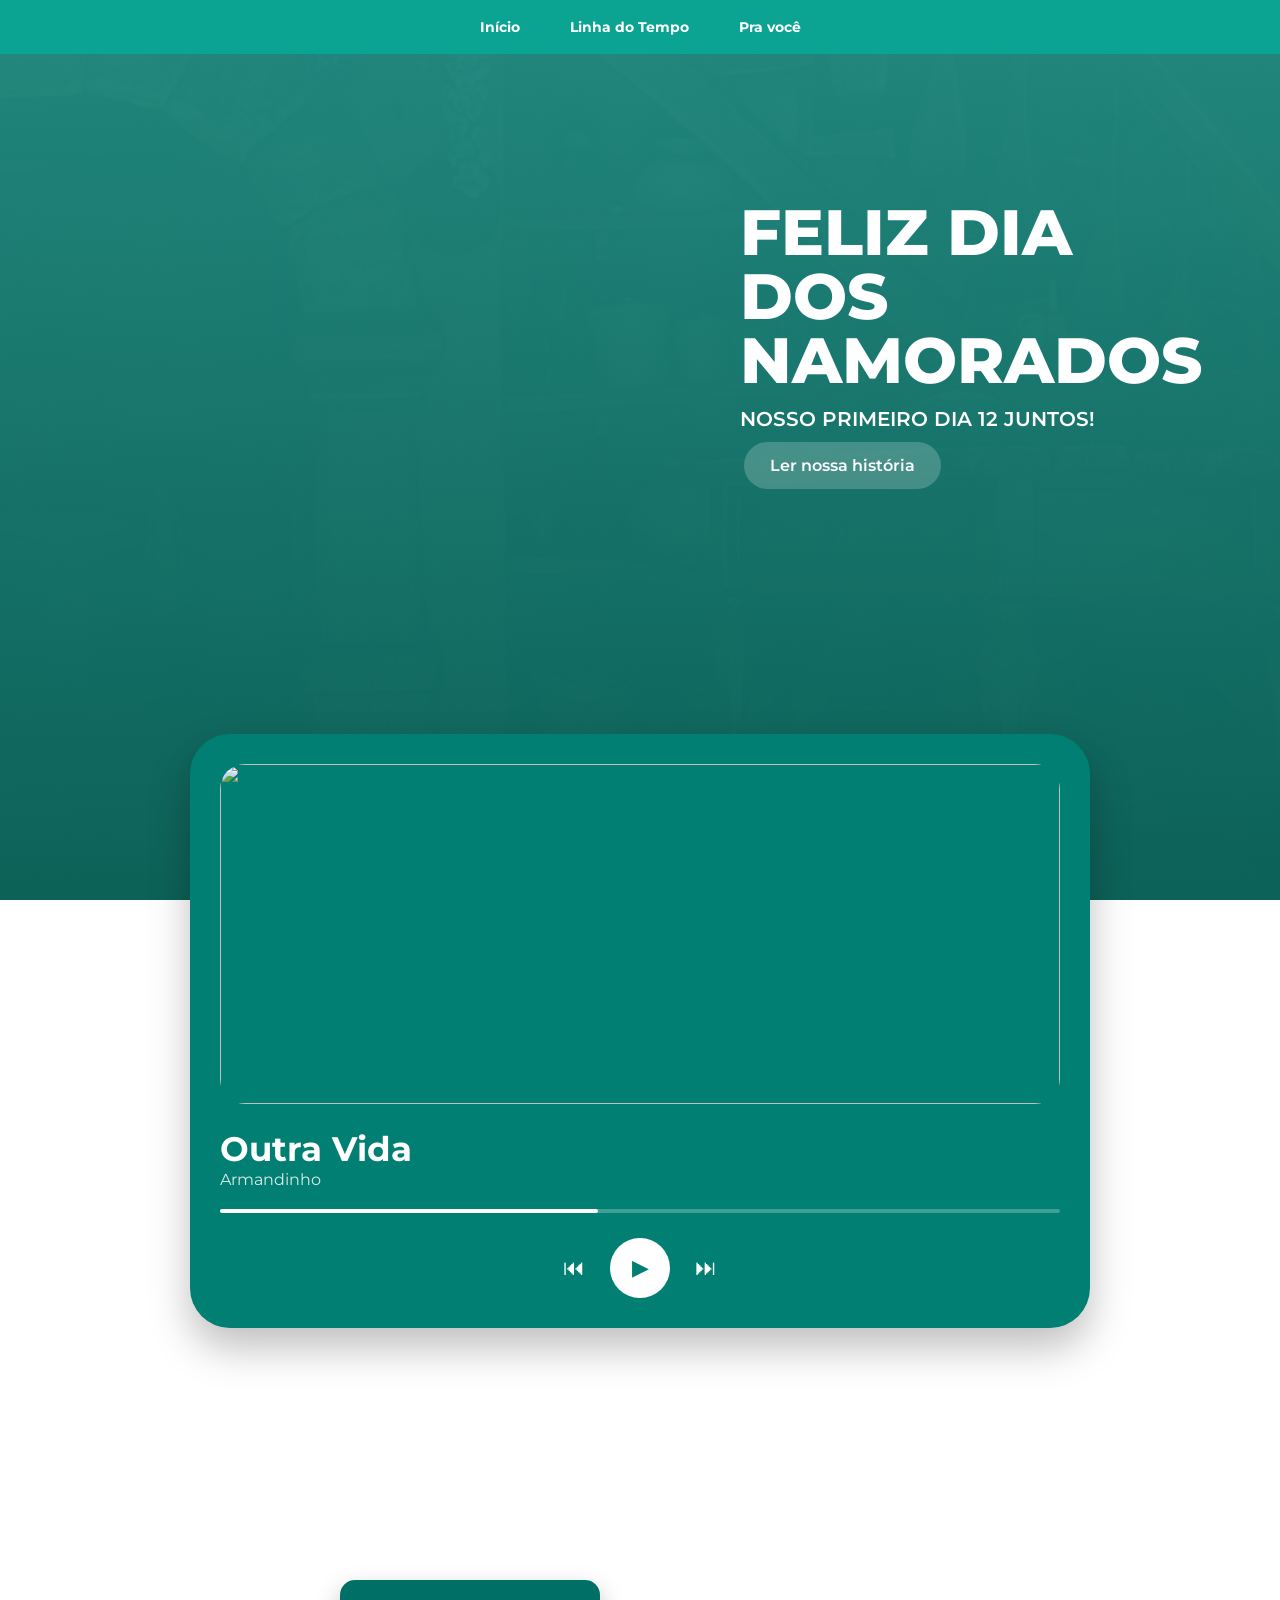
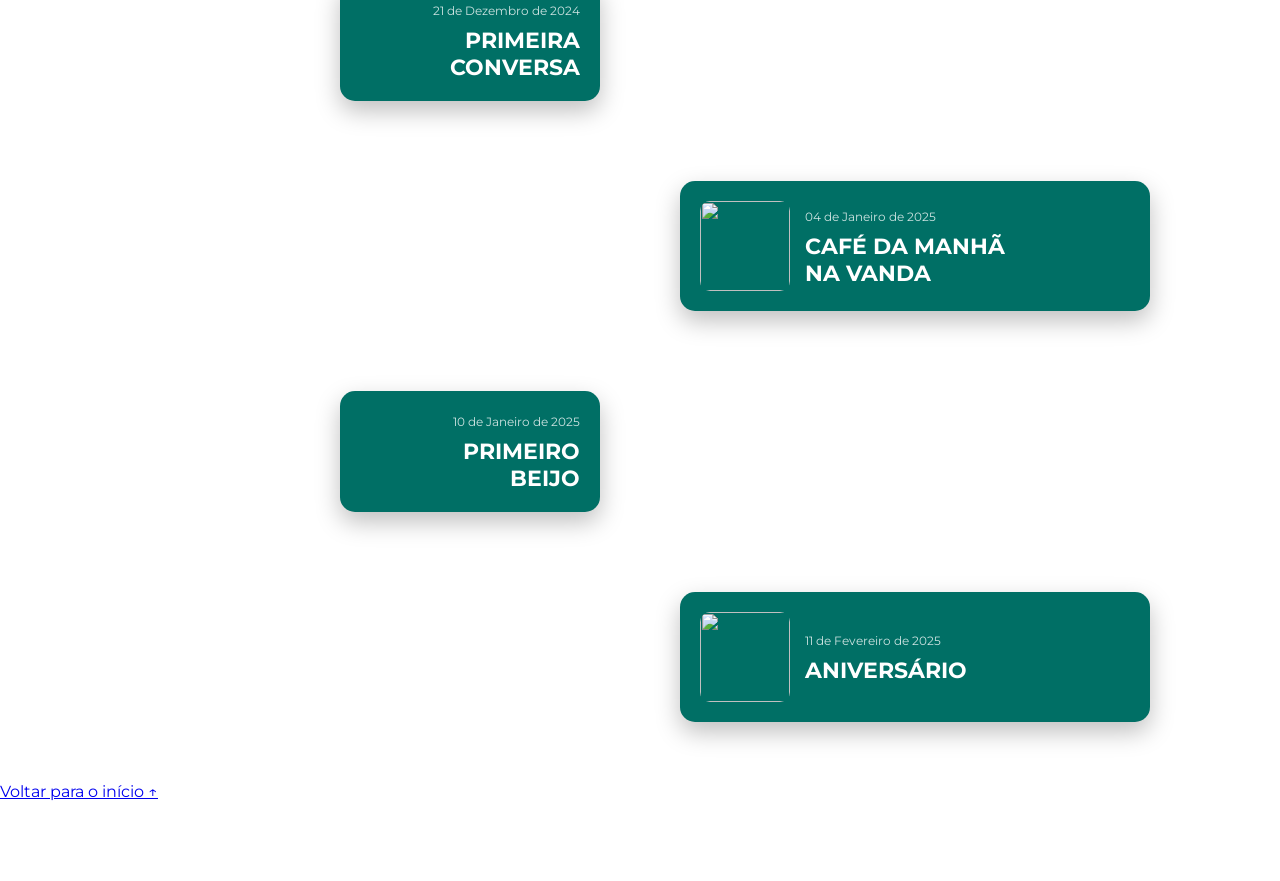
==== inicio.html @ 99a14bc1 "inicio da linha do tempo" ====
<!DOCTYPE html>
<html lang="pt-BR">
<head>
  <meta charset="UTF-8">
  <meta name="viewport" content="width=device-width, initial-scale=1.0">

  <title>Feliz Dia dos Namorados</title>

  <link rel="preconnect" href="https://fonts.googleapis.com">
  <link rel="preconnect" href="https://fonts.gstatic.com" crossorigin>

  <link href="https://fonts.googleapis.com/css2?family=Montserrat:wght@400;500;600;700;800&display=swap" rel="stylesheet">

  <link rel="stylesheet" href="css/home.css">
</head>

<body>

  <header class="topbar">
    <nav class="navbar">
      <a href="#inicio">Início</a>
      <a href="#timeline">Linha do Tempo</a>
      <a href="#pravoce">Pra você</a>
    </nav>
  </header>

  <section id="inicio" class="hero">

    <div class="hero-overlay"></div>

    <img src="assets/leaf-left.png" class="leaf-left" alt="">
    <img src="assets/leaf-right.png" class="leaf-right" alt="">

    <div class="hero-container">

      <div class="polaroids">

        <div class="polaroid polaroid-1">
          <img src="assets/polaroid1.jpg" alt="">
        </div>

        <div class="polaroid polaroid-2">
          <img src="assets/polaroid2.jpg" alt="">
        </div>

        <div class="polaroid polaroid-3">
          <img src="assets/polaroid3.jpg" alt="">
        </div>

      </div>

      <div class="hero-text">

        <h1>
          FELIZ DIA DOS<br>
          NAMORADOS
        </h1>

        <h3>NOSSO PRIMEIRO DIA 12 JUNTOS!</h3>

        <img src="assets/tangled-logo.png" class="hero-logo" alt="">

        <a href="#timeline" class="btn-historia">
          Ler nossa história
        </a>

      </div>

    </div>

  </section>

  <section class="music-player">

    <div class="player-card">

      <img
        src="assets/player-cover.jpg"
        class="player-cover"
        alt=""
      >

      <div class="song-info">
        <h2>Outra Vida</h2>
        <span>Armandinho</span>
      </div>

      <div class="progress-bar">
        <div class="progress"></div>
      </div>

      <div class="controls">

        <button>⏮</button>

        <button class="play-button">
          ▶
        </button>

        <button>⏭</button>

      </div>

    </div>

  </section>

  <section id="timeline" class="timeline-section">

    <div class="timeline-title">
      <span>NOSSA LINHA DO TEMPO</span>
      <h2>2024</h2>
    </div>

    <div class="timeline">

      <div class="timeline-item left">

        <div class="timeline-card">
          <span class="date">
            21 de Dezembro de 2024
          </span>

          <h3>
            PRIMEIRA<br>
            CONVERSA
          </h3>
        </div>

      </div>

      <div class="timeline-item right">

        <div class="timeline-card image-card">

          <img src="assets/polaroid1.jpg" alt="">

          <div>

            <span class="date">
              04 de Janeiro de 2025
            </span>

            <h3>
              CAFÉ DA MANHÃ<br>
              NA VANDA
            </h3>

          </div>

        </div>

      </div>

      <div class="timeline-item left">

        <div class="timeline-card">

          <span class="date">
            10 de Janeiro de 2025
          </span>

          <h3>
            PRIMEIRO<br>
            BEIJO
          </h3>

        </div>

      </div>

      <div class="timeline-item right">

        <div class="timeline-card image-card">

          <img src="assets/polaroid2.jpg" alt="">

          <div>

            <span class="date">
              11 de Fevereiro de 2025
            </span>

            <h3>
              ANIVERSÁRIO
            </h3>

          </div>

        </div>

      </div>

    </div>

    <div class="back-top">
      <a href="#inicio">
        Voltar para o início ↑
      </a>
    </div>

  </section>

</body>
</html>
---- css/home.css ----
/* =========================
   RESET
========================= */

*{
    margin:0;
    padding:0;
    box-sizing:border-box;
}

html{
    scroll-behavior:smooth;
}

body{
    font-family:'Montserrat',sans-serif;
    color:#fff;

    background:
    linear-gradient(
        rgba(0,120,110,.85),
        rgba(0,90,80,.95)
    ),
    url("../assets/fundologin.png");

    background-size:cover;
    background-position:center;
    background-attachment:fixed;
}

/* =========================
   NAVBAR
========================= */

.topbar{
    position:sticky;
    top:0;
    z-index:1000;

    background:#0ba392;
    padding:18px 0;

    backdrop-filter:blur(10px);
}

.navbar{
    display:flex;
    justify-content:center;
    gap:50px;
}

.navbar a{
    color:#fff;
    text-decoration:none;
    font-weight:700;
    font-size:14px;
    transition:.3s;
}

.navbar a:hover{
    opacity:.8;
}

/* =========================
   HERO
========================= */

.hero{
    min-height:750px;
    position:relative;
    overflow:hidden;
}

.hero-container{
    width:1100px;
    max-width:95%;
    margin:auto;

    display:flex;
    align-items:center;
    justify-content:space-between;

    padding-top:90px;
}

/* =========================
   POLAROIDS
========================= */

.polaroids{
    position:relative;
    width:600px;
    height:400px;
}

.foto{
    position:absolute;
    transition:.3s ease;
}

.foto:hover{
    transform:scale(1.04);
}

.foto1{
    width:240px;
    left:0;
    top:20px;
    transform:rotate(-12deg);
}

.foto2{
    width:240px;
    right:40px;
    top:0;
    transform:rotate(10deg);
}

.foto3{
    width:270px;
    left:150px;
    top:120px;
    z-index:10;
}

/* =========================
   TEXTO HERO
========================= */

.hero-text{
    max-width:450px;
}

.hero-text h1{
    font-size:64px;
    line-height:1;
    font-weight:800;
}

.hero-text h3{
    margin-top:15px;
    font-size:20px;
    font-weight:600;
}

.hero-logo{
    width:120px;
    margin:20px 0;
}

.btn-historia{
    display:inline-block;

    margin-top:10px;

    padding:14px 26px;

    border-radius:999px;

    background:rgba(255,255,255,.2);

    color:#fff;
    text-decoration:none;
    font-weight:600;

    transition:.3s;
}

.btn-historia:hover{
    background:rgba(255,255,255,.3);
}

/* =========================
   FOLHAS
========================= */

.leaf-left,
.leaf-right{
    position:absolute;
    bottom:0;
    width:220px;
    z-index:5;
}

.leaf-left{
    left:0;
}

.leaf-right{
    right:0;
}

/* =========================
   PLAYER
========================= */

.music-player{
    display:flex;
    justify-content:center;

    margin-top:-70px;

    position:relative;
    z-index:50;
}

.player-card{
    width:900px;
    max-width:95%;

    background:#007f72;

    padding:30px;

    border-radius:40px;

    box-shadow:
    0 20px 40px rgba(0,0,0,.25);
}

.player-cover{
    width:100%;
    height:340px;

    object-fit:cover;

    border-radius:25px;
}

.song-info{
    margin-top:20px;
}

.song-info h2{
    font-size:34px;
    font-weight:700;
}

.song-info span{
    opacity:.85;
}

.progress-bar{
    width:100%;
    height:4px;

    background:rgba(255,255,255,.25);

    margin-top:20px;

    border-radius:999px;
}

.progress{
    width:45%;
    height:100%;

    background:#fff;

    border-radius:999px;
}

.controls{
    display:flex;
    justify-content:center;
    align-items:center;

    gap:25px;

    margin-top:25px;
}

.controls button{
    border:none;
    background:none;

    color:#fff;

    cursor:pointer;

    font-size:22px;
}

.play-button{
    width:60px;
    height:60px;

    border-radius:50%;

    background:#fff !important;

    color:#007f72 !important;

    font-size:24px;
}

/* =========================
   TIMELINE
========================= */

.timeline-section{
    padding:80px 0;
}

.timeline-title{
    text-align:center;
    margin-bottom:60px;
}

.timeline-title span{
    font-size:14px;
    letter-spacing:2px;
}

.timeline-title h2{
    font-size:60px;
    font-weight:800;
}

.timeline{
    position:relative;

    width:1100px;
    max-width:95%;

    margin:auto;
}

.timeline::before{
    content:"";

    position:absolute;

    left:50%;
    top:0;
    bottom:0;

    width:4px;

    background:#fff;
}

.timeline-item{
    position:relative;

    width:50%;

    padding:20px 40px;

    margin-bottom:40px;
}

.timeline-item.left{
    text-align:right;
}

.timeline-item.right{
    left:50%;
}

.timeline-item::after{
    content:"";

    position:absolute;

    width:18px;
    height:18px;

    background:#fff;

    border-radius:50%;

    top:25px;
}

.timeline-item.left::after{
    right:-9px;
}

.timeline-item.right::after{
    left:-9px;
}

.timeline-card{
    display:inline-block;

    background:#006f65;

    padding:20px;

    border-radius:15px;

    min-width:260px;

    box-shadow:
    0 10px 25px rgba(0,0,0,.25);
}

.timeline-card h3{
    margin-top:8px;
    font-size:22px;
}

.date{
    font-size:12px;
    opacity:.8;
}

.image-card{
    display:flex;
    align-items:center;
    gap:15px;
}

.image-card img{
    width:90px;
    height:90px;

    object-fit:cover;

    border-radius:10px;
}

/* =========================
   RESPONSIVO
========================= */

@media(max-width:900px){

    .hero-container{
        flex-direction:column;
        text-align:center;
        gap:40px;
    }

    .timeline::before{
        left:20px;
    }

    .timeline-item,
    .timeline-item.right{
        width:100%;
        left:0;

        text-align:left;

        padding-left:60px;
    }

    .timeline-item::after{
        left:11px !important;
    }

    .polaroids{
        width:100%;
        max-width:500px;
    }

    .hero-text h1{
        font-size:48px;
    }
}
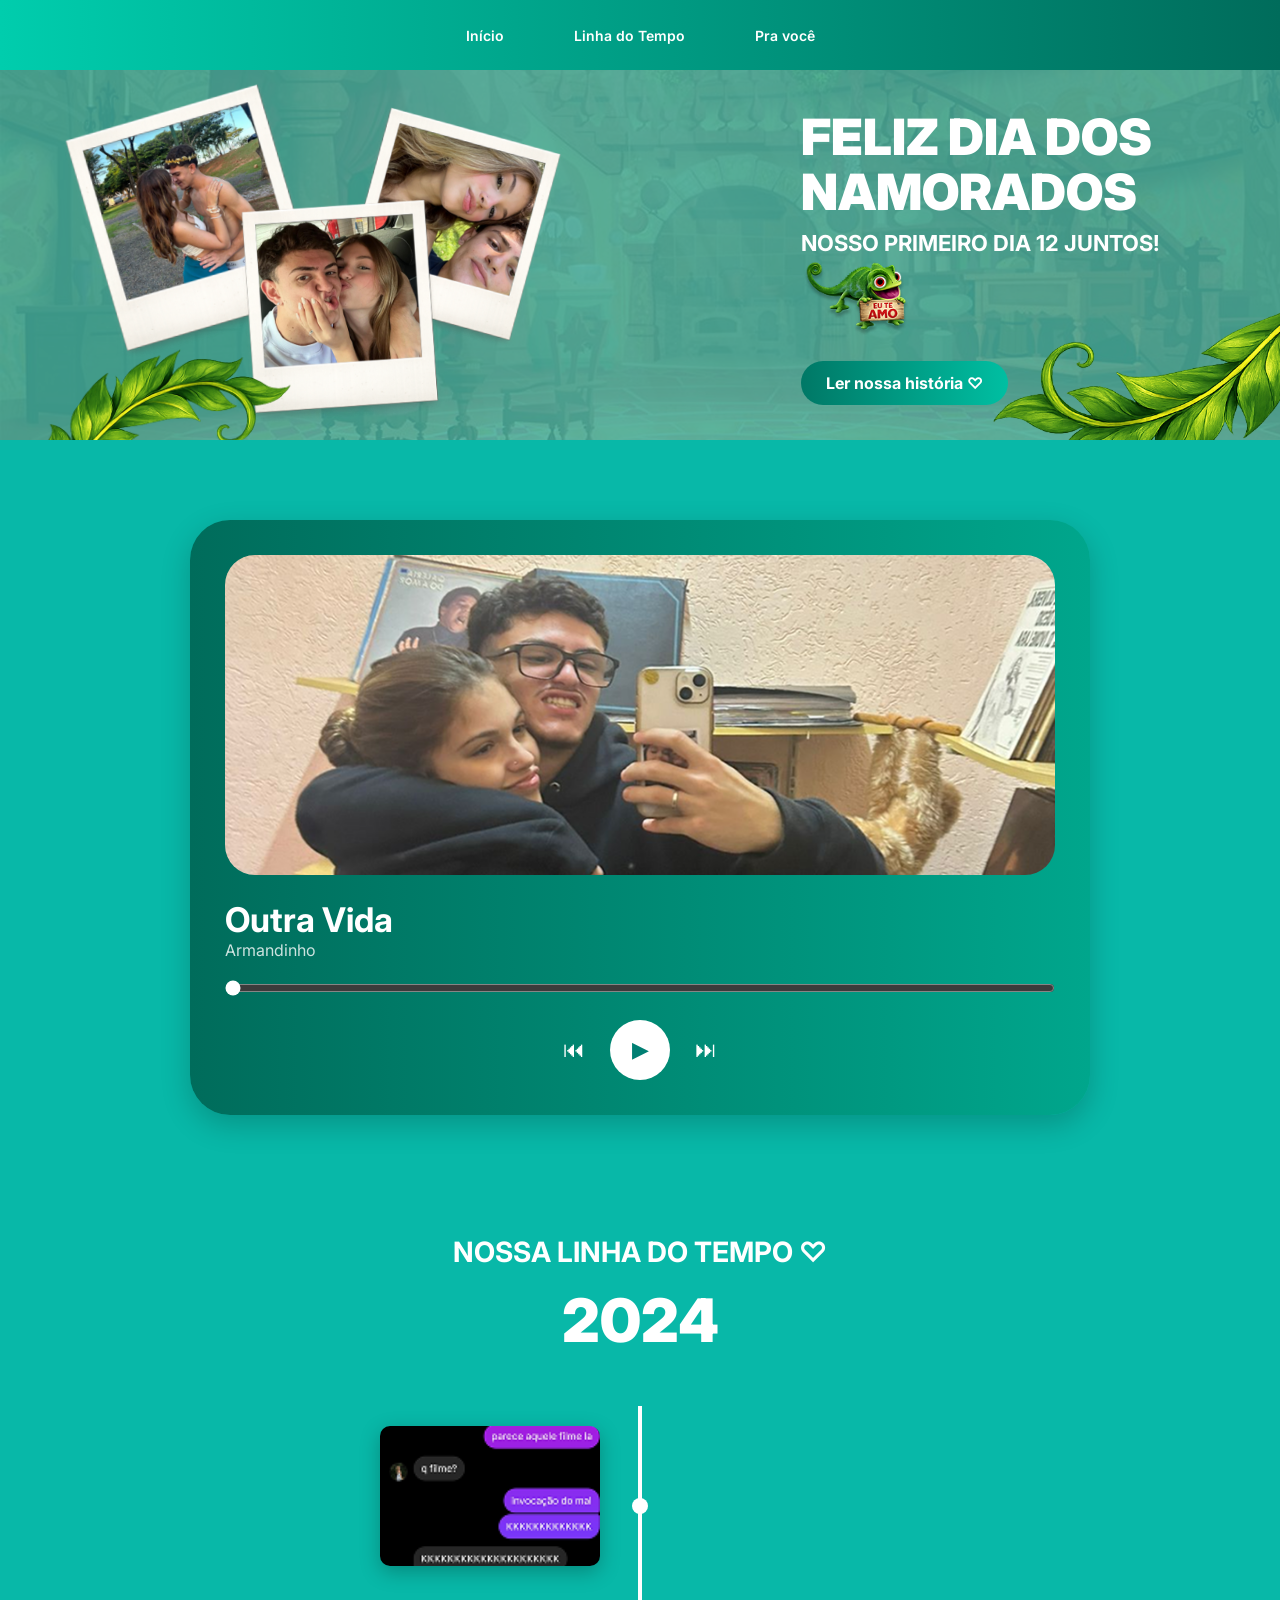
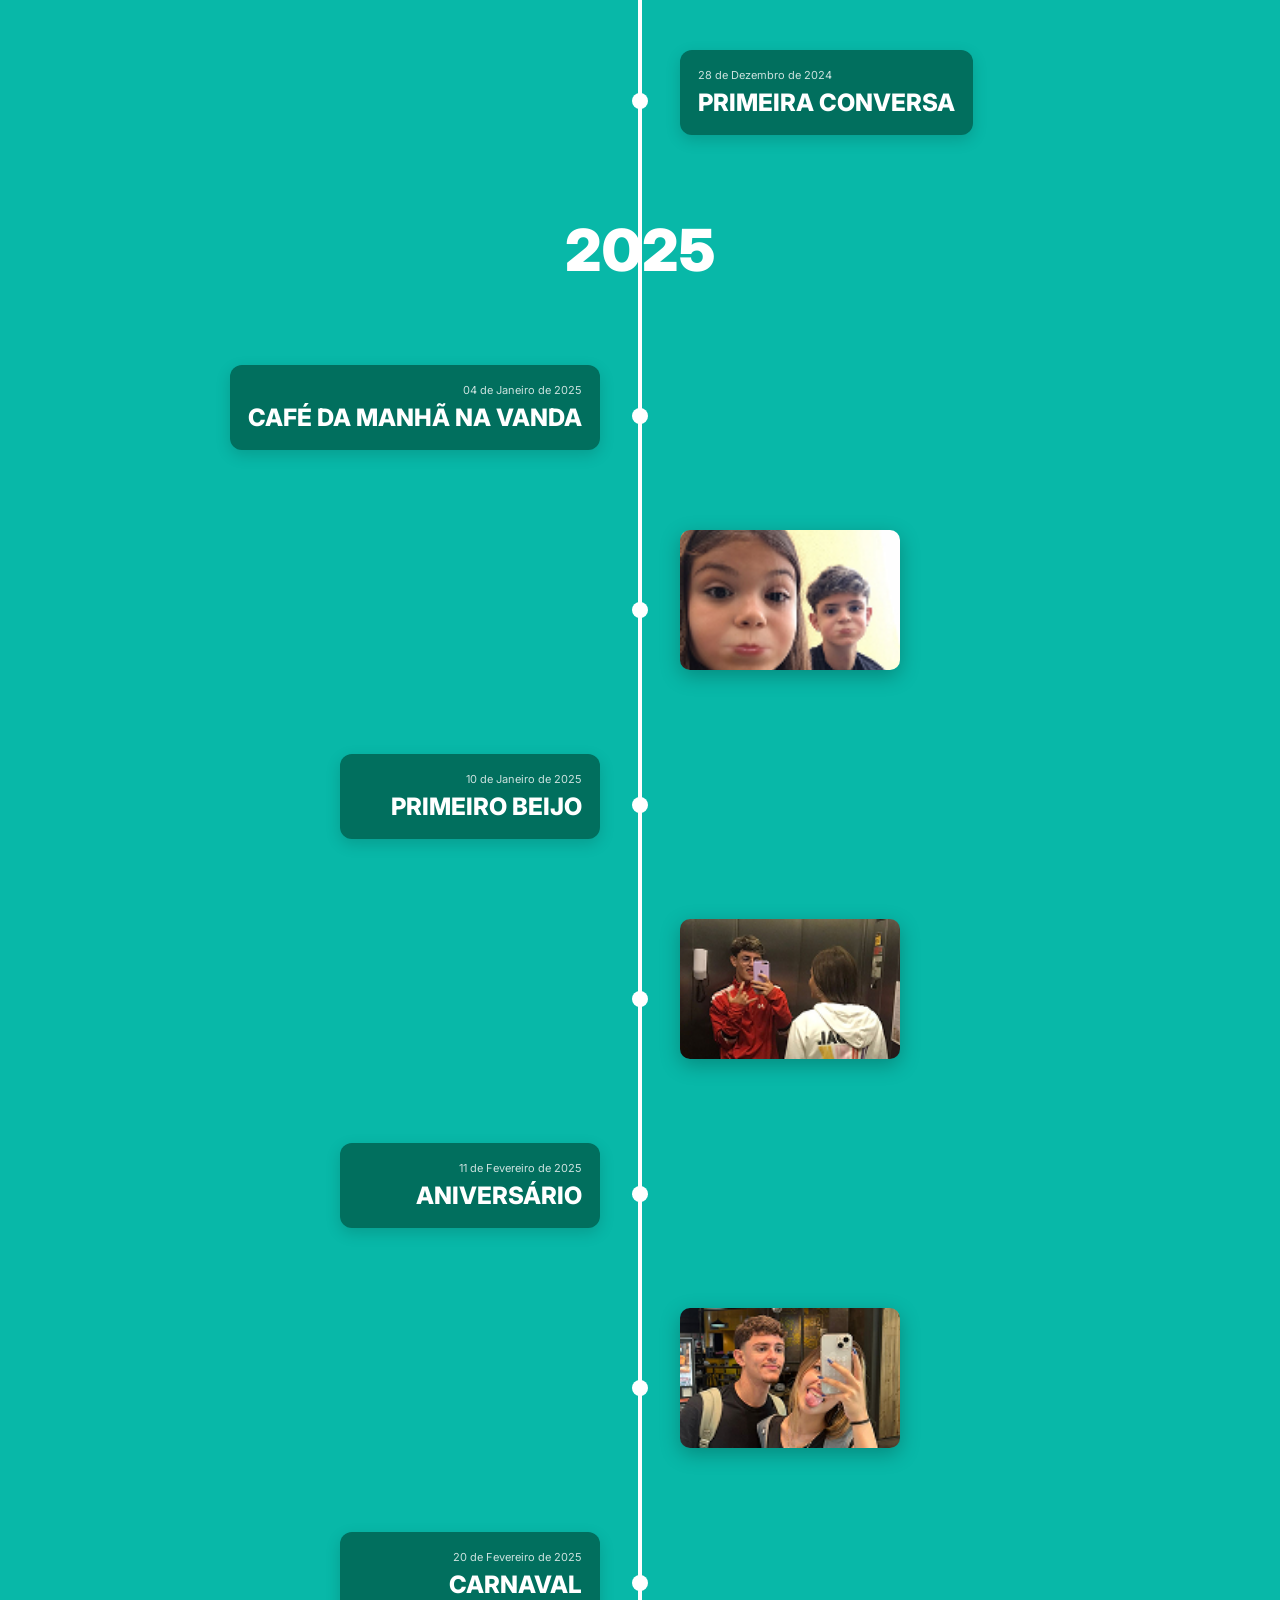
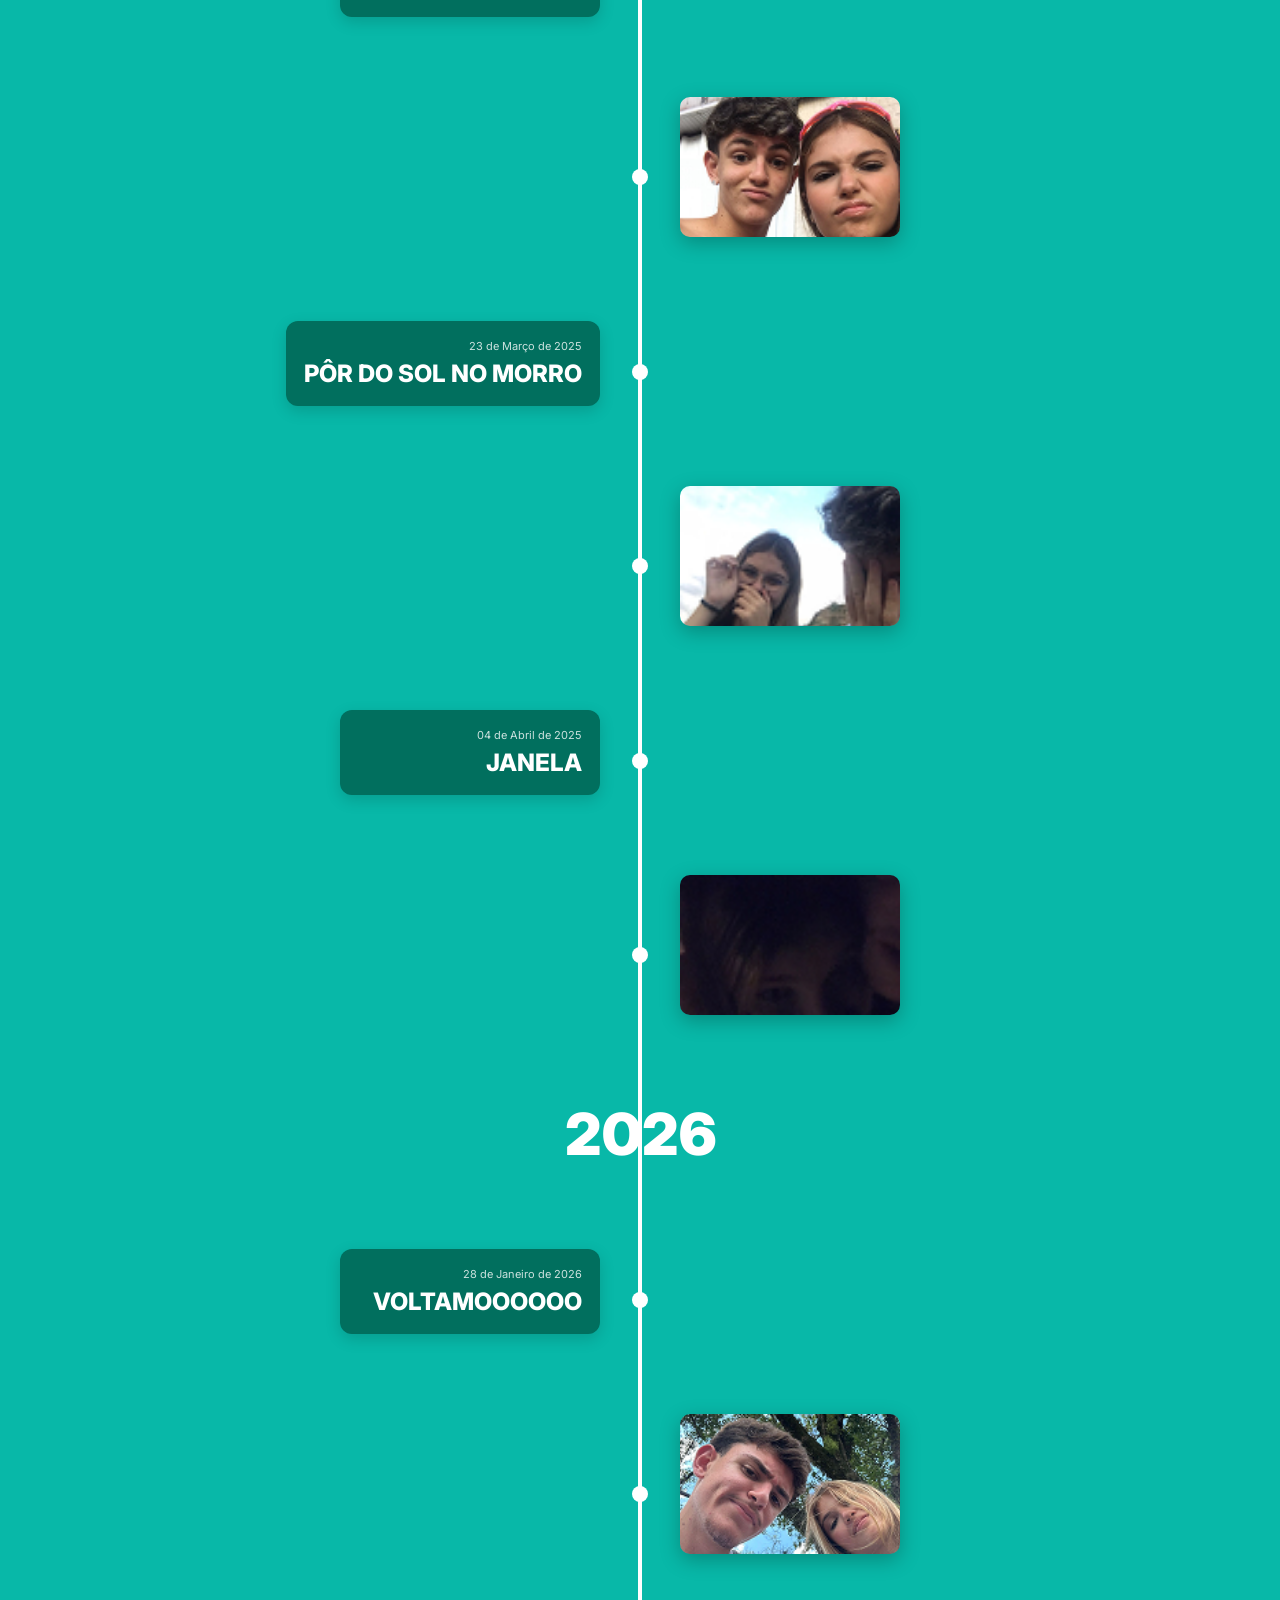
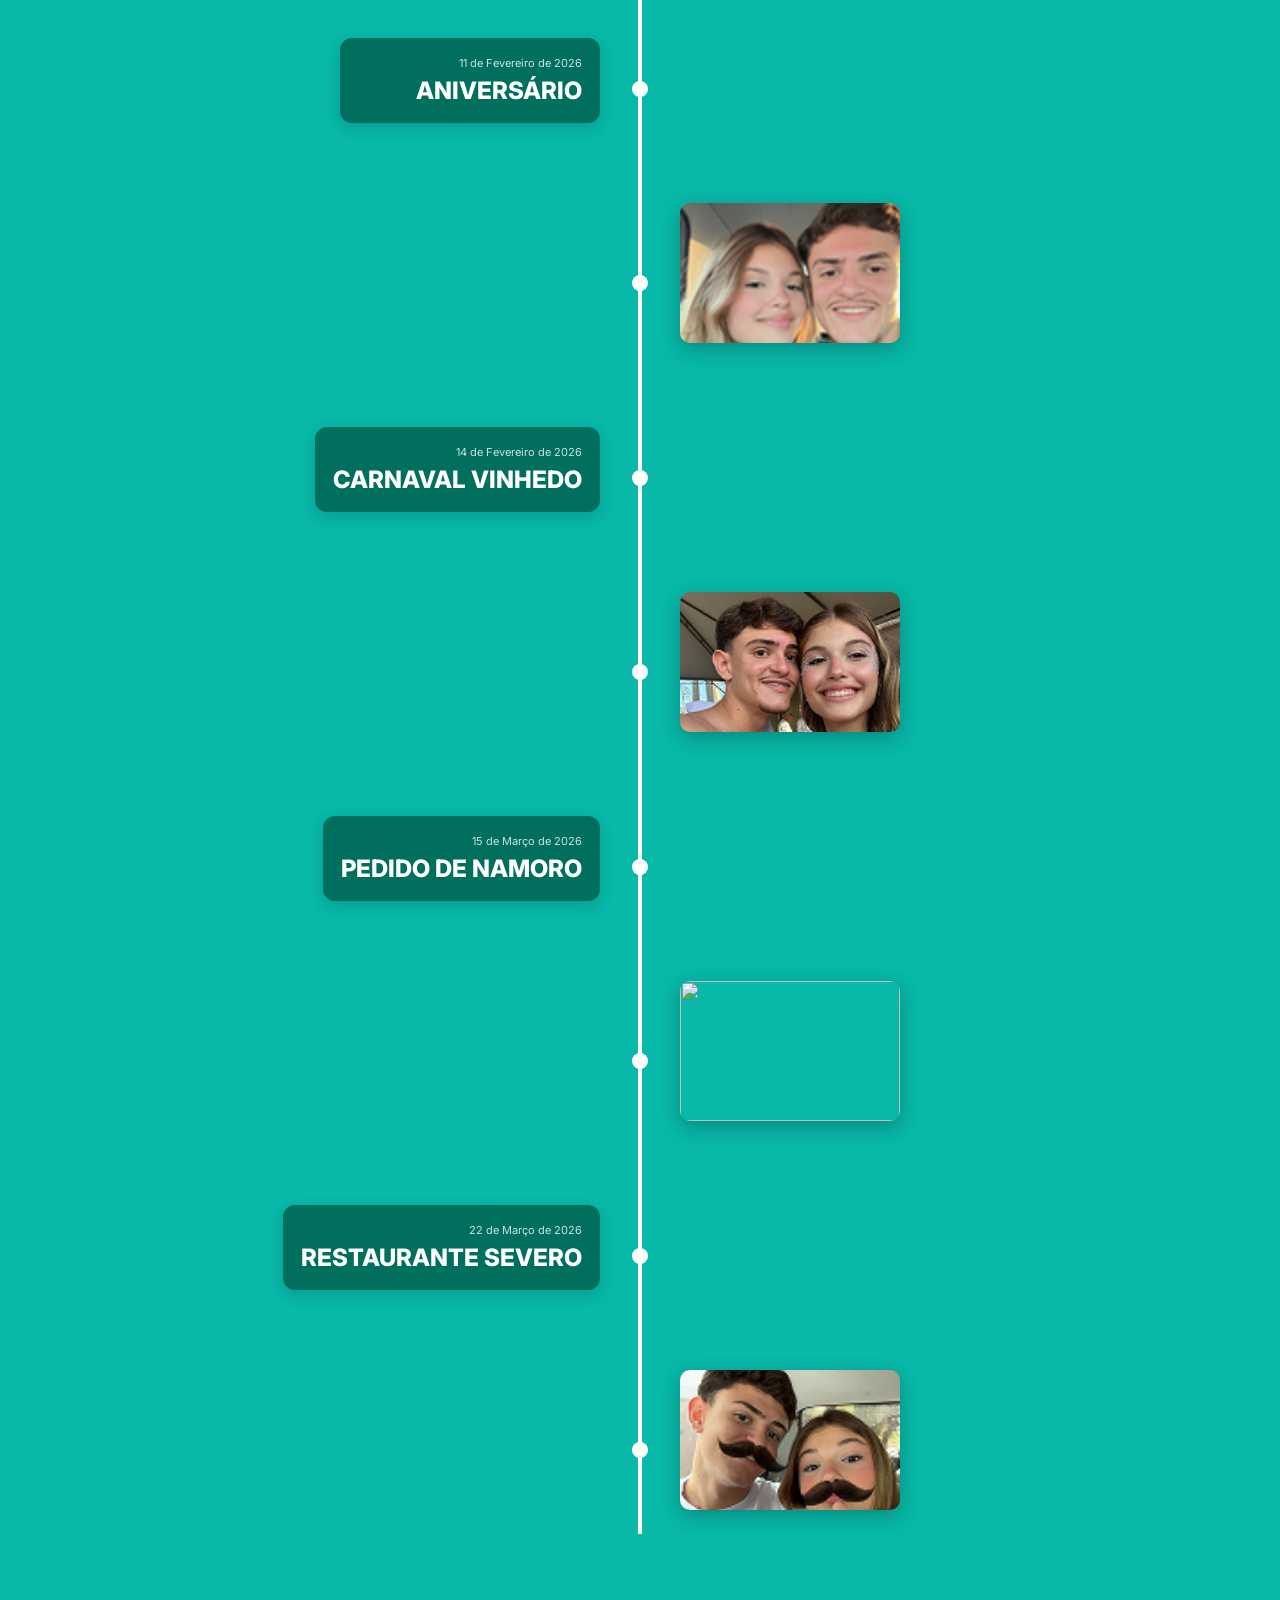
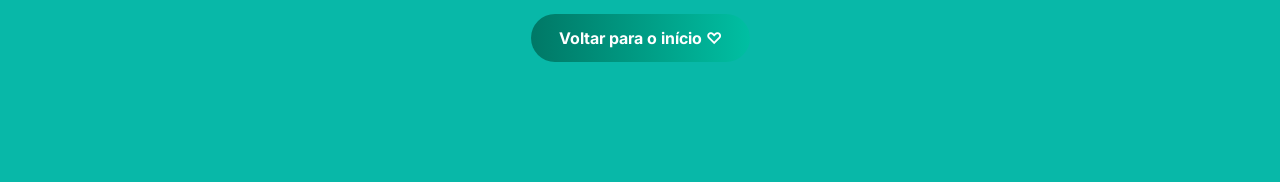
==== commit 8419c027: "inicio (cores corretas, falta alguns ajustes na parte de cime e varios na linha do tempo" ====
--- a/inicio.html
+++ b/inicio.html
@@ -1,205 +1,270 @@
 <!DOCTYPE html>
 <html lang="pt-BR">
 <head>
-  <meta charset="UTF-8">
-  <meta name="viewport" content="width=device-width, initial-scale=1.0">
-
-  <title>Feliz Dia dos Namorados</title>
-
-  <link rel="preconnect" href="https://fonts.googleapis.com">
-  <link rel="preconnect" href="https://fonts.gstatic.com" crossorigin>
-
-  <link href="https://fonts.googleapis.com/css2?family=Montserrat:wght@400;500;600;700;800&display=swap" rel="stylesheet">
-
-  <link rel="stylesheet" href="css/home.css">
+    <meta charset="UTF-8">
+    <meta name="viewport" content="width=device-width, initial-scale=1.0">
+    <title>Inicio</title>
+
+    <link rel="stylesheet" href="css/home.css">
+    <link href="https://fonts.googleapis.com/css2?family=Inter:wght@700&display=swap" rel="stylesheet">
+
 </head>
-
 <body>
 
-  <header class="topbar">
-    <nav class="navbar">
-      <a href="#inicio">Início</a>
-      <a href="#timeline">Linha do Tempo</a>
-      <a href="#pravoce">Pra você</a>
-    </nav>
-  </header>
-
-  <section id="inicio" class="hero">
-
-    <div class="hero-overlay"></div>
-
-    <img src="assets/leaf-left.png" class="leaf-left" alt="">
-    <img src="assets/leaf-right.png" class="leaf-right" alt="">
-
-    <div class="hero-container">
-
-      <div class="polaroids">
-
-        <div class="polaroid polaroid-1">
-          <img src="assets/polaroid1.jpg" alt="">
+    <!-- NAVBAR -->
+    <header class="navbar">
+        <nav>
+            <a href="inicio.html">Início</a>
+            <a href="#timeline">Linha do Tempo</a>
+            <a href="pravc.html">Pra você</a>
+        </nav>
+    </header>
+
+    <!-- HERO -->
+    <section class="hero">
+
+        <img src="assets/fundologin.png" class="hero-bg">
+
+        <div class="hero-content">
+
+            <div class="hero-polaroids">
+
+                <img src="assets/fotoesquerdapolaroid.png" class="polaroid polaroid-1">
+                <img src="assets/fotodireitapolaroid.png" class="polaroid polaroid-2">
+                <img src="assets/fotocentropolaroid.png" class="polaroid polaroid-3">
+
+            </div>
+
+            <div class="hero-text">
+
+                <h1>
+                    FELIZ DIA DOS<br>
+                    NAMORADOS
+                </h1>
+
+                <h2>
+                    NOSSO PRIMEIRO DIA 12 JUNTOS!
+                </h2>
+
+                <div class="pascal-area">
+                    <img src="assets/pascal.png">
+                </div>
+
+                <a href="#timeline" class="btn-story">
+                    Ler nossa história ♡
+                </a>
+
+            </div>
+
         </div>
 
-        <div class="polaroid polaroid-2">
-          <img src="assets/polaroid2.jpg" alt="">
+        <img src="assets/folhaesquerda.png" class="folha folha-left">
+        <img src="assets/folhadireita.png" class="folha folha-right">
+
+    </section>
+
+    <!-- PLAYER -->
+    <section class="music-section">
+
+        <div class="music-card">
+
+            <img
+                src="assets/outravida.png"
+                class="music-cover"
+            >
+
+            <div class="music-info">
+
+                <h2>Outra Vida</h2>
+                <p>Armandinho</p>
+
+            </div>
+
+            <input
+                type="range"
+                min="0"
+                max="100"
+                value="0"
+                class="progress-bar"
+            >
+
+            <div class="music-controls">
+
+                <button id="prevBtn">⏮</button>
+
+                <button id="playBtn" class="play-btn">
+                    ▶
+                </button>
+
+                <button id="nextBtn">⏭</button>
+
+            </div>
+
+            <audio id="musica">
+                <source src="assets/outravida.mp3" type="audio/mpeg">
+            </audio>
+
         </div>
 
-        <div class="polaroid polaroid-3">
-          <img src="assets/polaroid3.jpg" alt="">
+    </section>
+
+    <!-- TIMELINE -->
+    <section id="timeline" class="timeline-section">
+
+        <h3>NOSSA LINHA DO TEMPO ♡</h3>
+
+        <div class="year">2024</div>
+
+        <div class="timeline">
+
+            <div class="timeline-item left">
+                <img src="assets/primeiraconversa.png">
+            </div>
+
+            <div class="timeline-item right">
+                <div class="card">
+                    <small>28 de Dezembro de 2024</small>
+                    <h4>PRIMEIRA CONVERSA</h4>
+                </div>
+            </div>
+
+            <div class="year-divider">
+                <span>2025</span>
+            </div>
+
+            <div class="timeline-item left">
+                <div class="card">
+                    <small>04 de Janeiro de 2025</small>
+                    <h4>CAFÉ DA MANHÃ NA VANDA</h4>
+                </div>
+            </div>
+
+            <div class="timeline-item right">
+                <img src="assets/cafemanhavanda.png">
+            </div>
+
+            <div class="timeline-item left">
+                <div class="card">
+                    <small>10 de Janeiro de 2025</small>
+                    <h4>PRIMEIRO BEIJO</h4>
+                </div>
+            </div>
+
+            <div class="timeline-item right">
+                <img src="assets/foiemcasa.png">
+            </div>
+
+            <div class="timeline-item left">
+                <div class="card">
+                    <small>11 de Fevereiro de 2025</small>
+                    <h4>ANIVERSÁRIO</h4>
+                </div>
+            </div>
+
+            <div class="timeline-item right">
+                <img src="assets/aniversariopt2.png">
+            </div>
+
+            <div class="timeline-item left">
+                <div class="card">
+                    <small>20 de Fevereiro de 2025</small>
+                    <h4>CARNAVAL</h4>
+                </div>
+            </div>
+
+            <div class="timeline-item right">
+                <img src="assets/carnaval.png">
+            </div>
+
+            <div class="timeline-item left">
+                <div class="card">
+                    <small>23 de Março de 2025</small>
+                    <h4>PÔR DO SOL NO MORRO</h4>
+                </div>
+            </div>
+
+            <div class="timeline-item right">
+                <img src="assets/pordosolmorro.png">
+            </div>
+
+            <div class="timeline-item left">
+                <div class="card">
+                    <small>04 de Abril de 2025</small>
+                    <h4>JANELA</h4>
+                </div>
+            </div>
+
+            <div class="timeline-item right">
+                <img src="assets/janela.png">
+            </div>
+
+            <div class="year-divider">
+                <span>2026</span>
+            </div>
+
+            <div class="timeline-item left">
+                <div class="card">
+                    <small>28 de Janeiro de 2026</small>
+                    <h4>VOLTAMOOOOOO</h4>
+                </div>
+            </div>
+
+            <div class="timeline-item right">
+                <img src="assets/voltamooo.png">
+            </div>
+
+            <div class="timeline-item left">
+                <div class="card">
+                    <small>11 de Fevereiro de 2026</small>
+                    <h4>ANIVERSÁRIO</h4>
+                </div>
+            </div>
+
+            <div class="timeline-item right">
+                <img src="assets/aniversarioalexandra.png">
+            </div>
+
+            <div class="timeline-item left">
+                <div class="card">
+                    <small>14 de Fevereiro de 2026</small>
+                    <h4>CARNAVAL VINHEDO</h4>
+                </div>
+            </div>
+
+            <div class="timeline-item right">
+                <img src="assets/carnavalvinhedo.png">
+            </div>
+
+            <div class="timeline-item left">
+                <div class="card">
+                    <small>15 de Março de 2026</small>
+                    <h4>PEDIDO DE NAMORO</h4>
+                </div>
+            </div>
+
+            <div class="timeline-item right">
+                <img src="assets/pedidodenamoro.png">
+            </div>
+
+            <div class="timeline-item left">
+                <div class="card">
+                    <small>22 de Março de 2026</small>
+                    <h4>RESTAURANTE SEVERO</h4>
+                </div>
+            </div>
+
+            <div class="timeline-item right">
+                <img src="assets/restaurantesevero.png">
+            </div>
+
         </div>
 
-      </div>
-
-      <div class="hero-text">
-
-        <h1>
-          FELIZ DIA DOS<br>
-          NAMORADOS
-        </h1>
-
-        <h3>NOSSO PRIMEIRO DIA 12 JUNTOS!</h3>
-
-        <img src="assets/tangled-logo.png" class="hero-logo" alt="">
-
-        <a href="#timeline" class="btn-historia">
-          Ler nossa história
+        <a href="index.html" class="btn-back">
+            Voltar para o início ♡
         </a>
 
-      </div>
-
-    </div>
-
-  </section>
-
-  <section class="music-player">
-
-    <div class="player-card">
-
-      <img
-        src="assets/player-cover.jpg"
-        class="player-cover"
-        alt=""
-      >
-
-      <div class="song-info">
-        <h2>Outra Vida</h2>
-        <span>Armandinho</span>
-      </div>
-
-      <div class="progress-bar">
-        <div class="progress"></div>
-      </div>
-
-      <div class="controls">
-
-        <button>⏮</button>
-
-        <button class="play-button">
-          ▶
-        </button>
-
-        <button>⏭</button>
-
-      </div>
-
-    </div>
-
-  </section>
-
-  <section id="timeline" class="timeline-section">
-
-    <div class="timeline-title">
-      <span>NOSSA LINHA DO TEMPO</span>
-      <h2>2024</h2>
-    </div>
-
-    <div class="timeline">
-
-      <div class="timeline-item left">
-
-        <div class="timeline-card">
-          <span class="date">
-            21 de Dezembro de 2024
-          </span>
-
-          <h3>
-            PRIMEIRA<br>
-            CONVERSA
-          </h3>
-        </div>
-
-      </div>
-
-      <div class="timeline-item right">
-
-        <div class="timeline-card image-card">
-
-          <img src="assets/polaroid1.jpg" alt="">
-
-          <div>
-
-            <span class="date">
-              04 de Janeiro de 2025
-            </span>
-
-            <h3>
-              CAFÉ DA MANHÃ<br>
-              NA VANDA
-            </h3>
-
-          </div>
-
-        </div>
-
-      </div>
-
-      <div class="timeline-item left">
-
-        <div class="timeline-card">
-
-          <span class="date">
-            10 de Janeiro de 2025
-          </span>
-
-          <h3>
-            PRIMEIRO<br>
-            BEIJO
-          </h3>
-
-        </div>
-
-      </div>
-
-      <div class="timeline-item right">
-
-        <div class="timeline-card image-card">
-
-          <img src="assets/polaroid2.jpg" alt="">
-
-          <div>
-
-            <span class="date">
-              11 de Fevereiro de 2025
-            </span>
-
-            <h3>
-              ANIVERSÁRIO
-            </h3>
-
-          </div>
-
-        </div>
-
-      </div>
-
-    </div>
-
-    <div class="back-top">
-      <a href="#inicio">
-        Voltar para o início ↑
-      </a>
-    </div>
-
-  </section>
-
+    </section>
+
+    <script src="js/home.js"></script>
 </body>
 </html>
--- a/css/home.css
+++ b/css/home.css
@@ -1,7 +1,7 @@
 /* =========================
    RESET
 ========================= */
-
+@import url('https://fonts.googleapis.com/css2?family=Inter:wght@400;700;800;900&display=swap');
 *{
     margin:0;
     padding:0;
@@ -13,450 +13,581 @@
 }
 
 body{
-    font-family:'Montserrat',sans-serif;
-    color:#fff;
+    font-family: Inter, Helvetica, sans-serif;
+    background:#08b8a8;
+    color:rgb(255, 255, 255);
+    overflow-x:hidden;
+}
+
+/* =========================
+   NAVBAR
+========================= */
+
+.navbar{
+    height:70px;
+    background:linear-gradient(
+        90deg,
+        #00CDAD,
+        #006C5B
+    );
+    display:flex;
+    justify-content:center;
+    align-items:center;
+
+    position:sticky;
+    top:0;
+    z-index:999;
+}
+
+.navbar nav{
+    display:flex;
+    gap:70px;
+}
+
+.navbar a{
+    color:rgb(255, 255, 255);
+    text-decoration:none;
+    font-size:14px;
+    font-weight:600;
+}
+
+.navbar a:hover{
+    opacity:.8;
+}
+
+/* =========================
+   HERO
+========================= */
+
+.hero{
+    position:relative;
+    height:370px;
+    overflow:hidden;
+}
+
+.hero-bg{
+    position:absolute;
+    inset:0;
+
+    width:100%;
+    height:100%;
+
+    object-fit:cover;
+
+    opacity:.18;
+}
+
+.hero::after{
+    content:"";
+
+    position:absolute;
+    inset:0;
+
+    background: #43AD9C
+    url("../assets/fundoinicio.png");
+
+}
+
+.hero-content{
+    position:relative;
+    z-index:10;
+
+    max-width:1200px;
+    margin:auto;
+
+    display:flex;
+    justify-content:space-between;
+    align-items:center;
+
+    padding:40px 80px;
+}
+
+/* =========================
+   POLAROIDS
+========================= */
+
+.hero-polaroids{
+    position:relative;
+    width:450px;
+    height:220px;
+}
+
+.polaroid{
+    position:absolute;
+    width: 400px;
+}
+
+.polaroid-1{
+    left: -100px;;
+    top:-100px;
+    transform:rotate(-8deg);
+}
+
+.polaroid-2{
+    right:-80px;
+    top: -70px;
+    transform:rotate(7deg);
+}
+
+.polaroid-3{
+    left:20px;
+    top:20px;
+    z-index:3;
+}
+
+/* =========================
+   TEXTO HERO
+========================= */
+
+.hero-text{
+    text-align:left;
+    max-width:420px;
+}
+
+.hero-text h1{
+    font-size:50px;
+    line-height:1.1;
+    font-weight:900;
+}
+
+.hero-text h2{
+    margin-top:10px;
+    font-size:22px;
+    color:#ffffff;
+}
+
+.pascal-area img{
+    width:110px;
+    margin-top:5px;
+}
+
+.btn-story{
+    display:inline-block;
+
+    margin-top:20px;
+
+    padding:12px 25px;
+
+    border-radius:30px;
+
+    background:linear-gradient(
+        90deg,
+        #007866,
+        #00BFA2
+    );
+
+    color:white;
+    text-decoration:none;
+    font-weight:bold;
+}
+
+/* =========================
+   FOLHAS
+========================= */
+
+.folha{
+    position:absolute;
+    z-index:20;
+}
+
+.folha-left{
+    width:340px;
+
+    bottom:-40px;
+    left:-40px;
+}
+
+.folha-right{
+    width:340px;
+
+    bottom:-40px;
+    right:-40px;
+}
+
+/* =========================
+   PLAYER
+========================= */
+
+.music-section{
+    padding:80px 0 40px;
+}
+
+.music-card{
+    width:900px;
+    margin:auto;
+
+    background:linear-gradient(
+        90deg,
+        #006C5B,
+        #00A68C
+    );
+    border-radius:40px;
+
+    padding:35px;
+
+    box-shadow:
+    0 10px 30px rgba(0,0,0,.2);
+}
+
+.music-cover{
+    width:100%;
+    height:320px;
+
+    object-fit:cover;
+
+    border-radius:30px;
+}
+
+.music-info{
+    margin-top:20px;
+}
+
+.music-info h2{
+    font-size:34px;
+}
+
+.music-info p{
+    opacity:.8;
+}
+
+.progress-bar{
+    width:100%;
+    margin-top:25px;
+}
+
+.music-controls{
+    margin-top:20px;
+
+    display:flex;
+    justify-content:center;
+    align-items:center;
+    gap:25px;
+}
+
+.music-controls button{
+    border:none;
+    background:none;
+    color:rgb(255, 255, 255);
+
+    font-size:22px;
+    cursor:pointer;
+}
+
+.play-btn{
+    width:60px;
+    height:60px;
+
+    border-radius:50%;
+
+    background:white !important;
+    color:#007f73 !important;
+}
+
+/* =========================
+   TIMELINE
+========================= */
+
+.timeline-section{
+    position:relative;
+
+    padding:80px 0 120px;
 
     background:
-    linear-gradient(
-        rgba(0,120,110,.85),
-        rgba(0,90,80,.95)
-    ),
-    url("../assets/fundologin.png");
+        linear-gradient(
+            rgba(0,120,110,.78),
+            rgba(104, 167, 161, 0.78)
+        ),
+        url("../assets/fundolinhadotempo.png");
 
     background-size:cover;
     background-position:center;
     background-attachment:fixed;
 }
 
-/* =========================
-   NAVBAR
-========================= */
-
-.topbar{
-    position:sticky;
+.timeline-section h3{
+    text-align:center;
+
+    font-size:28px;
+    font-weight:700;
+
+    margin-bottom:15px;
+}
+
+.year{
+    text-align:center;
+
+    font-size:60px;
+    font-weight:900;
+
+    margin-bottom:50px;
+}
+
+.timeline{
+    position:relative;
+
+    max-width:1100px;
+    margin:auto;
+}
+
+/* Linha central */
+
+.timeline::before{
+    content:"";
+
+    position:absolute;
+
+    left:50%;
     top:0;
-    z-index:1000;
-
-    background:#0ba392;
-    padding:18px 0;
-
-    backdrop-filter:blur(10px);
-}
-
-.navbar{
-    display:flex;
-    justify-content:center;
-    gap:50px;
-}
-
-.navbar a{
-    color:#fff;
+
+    transform:translateX(-50%);
+
+    width:4px;
+    height:100%;
+
+    background:rgb(255, 255, 255);
+}
+
+/* Itens */
+
+.timeline-item{
+    position:relative;
+
+    width:50%;
+
+    padding:20px 40px;
+
+    margin-bottom:40px;
+}
+
+.timeline-item.left{
+    left:0;
+    text-align:right;
+}
+
+.timeline-item.right{
+    left:50%;
+    text-align:left;
+}
+
+/* Bolinhas */
+
+.timeline-item::before{
+    content:"";
+
+    position:absolute;
+
+    width:16px;
+    height:16px;
+
+    background:rgb(255, 255, 255);
+
+    border-radius:50%;
+
+    top:50%;
+}
+
+.timeline-item.left::before{
+    right:-8px;
+}
+
+.timeline-item.right::before{
+    left:-8px;
+}
+
+/* Cards */
+
+.card{
+    display:inline-block;
+
+    min-width:260px;
+
+    padding:18px;
+
+    border-radius:12px;
+
+    background:#016F5E;
+
+    box-shadow:
+        0 5px 15px rgba(0,0,0,.15);
+}
+
+.card small{
+    display:block;
+
+    font-size:11px;
+
+    margin-bottom:6px;
+
+    opacity:.8;
+}
+
+.card h4{
+    font-size:24px;
+    font-weight:800;
+}
+
+/* Fotos */
+
+.timeline-item img{
+    width:220px;
+    height:140px;
+
+    object-fit:cover;
+
+    border-radius:10px;
+
+    box-shadow:
+        0 6px 20px rgba(0,0,0,.25);
+}
+
+/* Anos */
+
+.year-divider{
+    position:relative;
+
+    text-align:center;
+
+    margin:60px 0;
+}
+
+.year-divider span{
+    position:relative;
+
+    z-index:2;
+
+    font-size:58px;
+    font-weight:900;
+
+    padding:0 25px;
+}
+
+/* =========================
+   BOTÃO FINAL
+========================= */
+
+.btn-back{
+    display:block;
+
+    width:max-content;
+
+    margin:80px auto 0;
+
+    padding:14px 28px;
+
+    border-radius:30px;
+
+    background:linear-gradient(
+        90deg,
+        #007866,
+        #00BFA2
+    );
+
+    color:rgb(255, 255, 255);
+
     text-decoration:none;
-    font-weight:700;
-    font-size:14px;
+    font-weight:bold;
+
     transition:.3s;
 }
 
-.navbar a:hover{
-    opacity:.8;
-}
-
-/* =========================
-   HERO
-========================= */
-
-.hero{
-    min-height:750px;
-    position:relative;
-    overflow:hidden;
-}
-
-.hero-container{
-    width:1100px;
-    max-width:95%;
-    margin:auto;
-
-    display:flex;
-    align-items:center;
-    justify-content:space-between;
-
-    padding-top:90px;
-}
-
-/* =========================
-   POLAROIDS
-========================= */
-
-.polaroids{
-    position:relative;
-    width:600px;
-    height:400px;
-}
-
-.foto{
-    position:absolute;
-    transition:.3s ease;
-}
-
-.foto:hover{
-    transform:scale(1.04);
-}
-
-.foto1{
-    width:240px;
-    left:0;
-    top:20px;
-    transform:rotate(-12deg);
-}
-
-.foto2{
-    width:240px;
-    right:40px;
-    top:0;
-    transform:rotate(10deg);
-}
-
-.foto3{
-    width:270px;
-    left:150px;
-    top:120px;
-    z-index:10;
-}
-
-/* =========================
-   TEXTO HERO
-========================= */
-
-.hero-text{
-    max-width:450px;
-}
-
-.hero-text h1{
-    font-size:64px;
-    line-height:1;
-    font-weight:800;
-}
-
-.hero-text h3{
-    margin-top:15px;
-    font-size:20px;
-    font-weight:600;
-}
-
-.hero-logo{
-    width:120px;
-    margin:20px 0;
-}
-
-.btn-historia{
-    display:inline-block;
-
-    margin-top:10px;
-
-    padding:14px 26px;
-
-    border-radius:999px;
-
-    background:rgba(255,255,255,.2);
-
-    color:#fff;
-    text-decoration:none;
-    font-weight:600;
-
-    transition:.3s;
-}
-
-.btn-historia:hover{
-    background:rgba(255,255,255,.3);
-}
-
-/* =========================
-   FOLHAS
-========================= */
-
-.leaf-left,
-.leaf-right{
-    position:absolute;
-    bottom:0;
-    width:220px;
-    z-index:5;
-}
-
-.leaf-left{
-    left:0;
-}
-
-.leaf-right{
-    right:0;
-}
-
-/* =========================
-   PLAYER
-========================= */
-
-.music-player{
-    display:flex;
-    justify-content:center;
-
-    margin-top:-70px;
-
-    position:relative;
-    z-index:50;
-}
-
-.player-card{
-    width:900px;
-    max-width:95%;
-
-    background:#007f72;
-
-    padding:30px;
-
-    border-radius:40px;
-
-    box-shadow:
-    0 20px 40px rgba(0,0,0,.25);
-}
-
-.player-cover{
-    width:100%;
-    height:340px;
-
-    object-fit:cover;
-
-    border-radius:25px;
-}
-
-.song-info{
-    margin-top:20px;
-}
-
-.song-info h2{
-    font-size:34px;
-    font-weight:700;
-}
-
-.song-info span{
-    opacity:.85;
-}
+.btn-back:hover{
+    transform:translateY(-3px);
+
+    background:#00d8c7;
+}
+
+/* =========================
+   RESPONSIVO
+========================= */
+
+@media(max-width:1100px){
+
+    .hero-content{
+        flex-direction:column;
+        gap:40px;
+    }
+
+    .hero{
+        height:auto;
+        padding-bottom:120px;
+    }
+
+    .music-card{
+        width:90%;
+    }
+
+    .timeline::before{
+        left:30px;
+    }
+
+    .timeline-item{
+        width:100%;
+
+        padding-left:80px;
+        padding-right:20px;
+
+        text-align:left !important;
+
+        left:0 !important;
+    }
+
+    .timeline-item::before{
+        left:22px !important;
+        right:auto !important;
+    }
+
+    .timeline-item img{
+        width:100%;
+        max-width:300px;
+    }
+
+    .year-divider span{
+        font-size:42px;
+    }
+}
+
+@media(max-width:768px){
+
+    .navbar nav{
+        gap:25px;
+    }
+
+    .hero-polaroids{
+        transform:scale(.8);
+    }
+
+    .hero-text h1{
+        font-size:38px;
+    }
+
+    .hero-text h2{
+        font-size:18px;
+    }
+
+    .music-cover{
+        height:220px;
+    }
+
+    .music-info h2{
+        font-size:24px;
+    }
+
+    .year{
+        font-size:42px;
+    }
+
+    .card h4{
+        font-size:18px;
+    }
+}
+
 
 .progress-bar{
     width:100%;
-    height:4px;
-
-    background:rgba(255,255,255,.25);
 
     margin-top:20px;
 
-    border-radius:999px;
-}
-
-.progress{
-    width:45%;
-    height:100%;
-
-    background:#fff;
-
-    border-radius:999px;
-}
-
-.controls{
-    display:flex;
-    justify-content:center;
-    align-items:center;
-
-    gap:25px;
-
-    margin-top:25px;
-}
-
-.controls button{
-    border:none;
-    background:none;
-
-    color:#fff;
-
     cursor:pointer;
 
-    font-size:22px;
-}
-
-.play-button{
-    width:60px;
-    height:60px;
-
-    border-radius:50%;
-
-    background:#fff !important;
-
-    color:#007f72 !important;
-
-    font-size:24px;
-}
-
-/* =========================
-   TIMELINE
-========================= */
-
-.timeline-section{
-    padding:80px 0;
-}
-
-.timeline-title{
-    text-align:center;
-    margin-bottom:60px;
-}
-
-.timeline-title span{
-    font-size:14px;
-    letter-spacing:2px;
-}
-
-.timeline-title h2{
-    font-size:60px;
-    font-weight:800;
-}
-
-.timeline{
-    position:relative;
-
-    width:1100px;
-    max-width:95%;
-
-    margin:auto;
-}
-
-.timeline::before{
-    content:"";
-
-    position:absolute;
-
-    left:50%;
-    top:0;
-    bottom:0;
-
-    width:4px;
-
-    background:#fff;
-}
-
-.timeline-item{
-    position:relative;
-
-    width:50%;
-
-    padding:20px 40px;
-
-    margin-bottom:40px;
-}
-
-.timeline-item.left{
-    text-align:right;
-}
-
-.timeline-item.right{
-    left:50%;
-}
-
-.timeline-item::after{
-    content:"";
-
-    position:absolute;
-
-    width:18px;
-    height:18px;
-
-    background:#fff;
-
-    border-radius:50%;
-
-    top:25px;
-}
-
-.timeline-item.left::after{
-    right:-9px;
-}
-
-.timeline-item.right::after{
-    left:-9px;
-}
-
-.timeline-card{
-    display:inline-block;
-
-    background:#006f65;
-
-    padding:20px;
-
-    border-radius:15px;
-
-    min-width:260px;
-
-    box-shadow:
-    0 10px 25px rgba(0,0,0,.25);
-}
-
-.timeline-card h3{
-    margin-top:8px;
-    font-size:22px;
-}
-
-.date{
-    font-size:12px;
-    opacity:.8;
-}
-
-.image-card{
-    display:flex;
-    align-items:center;
-    gap:15px;
-}
-
-.image-card img{
-    width:90px;
-    height:90px;
-
-    object-fit:cover;
-
-    border-radius:10px;
-}
-
-/* =========================
-   RESPONSIVO
-========================= */
-
-@media(max-width:900px){
-
-    .hero-container{
-        flex-direction:column;
-        text-align:center;
-        gap:40px;
-    }
-
-    .timeline::before{
-        left:20px;
-    }
-
-    .timeline-item,
-    .timeline-item.right{
-        width:100%;
-        left:0;
-
-        text-align:left;
-
-        padding-left:60px;
-    }
-
-    .timeline-item::after{
-        left:11px !important;
-    }
-
-    .polaroids{
-        width:100%;
-        max-width:500px;
-    }
-
-    .hero-text h1{
-        font-size:48px;
-    }
-}+    accent-color: #ffffff;
+}
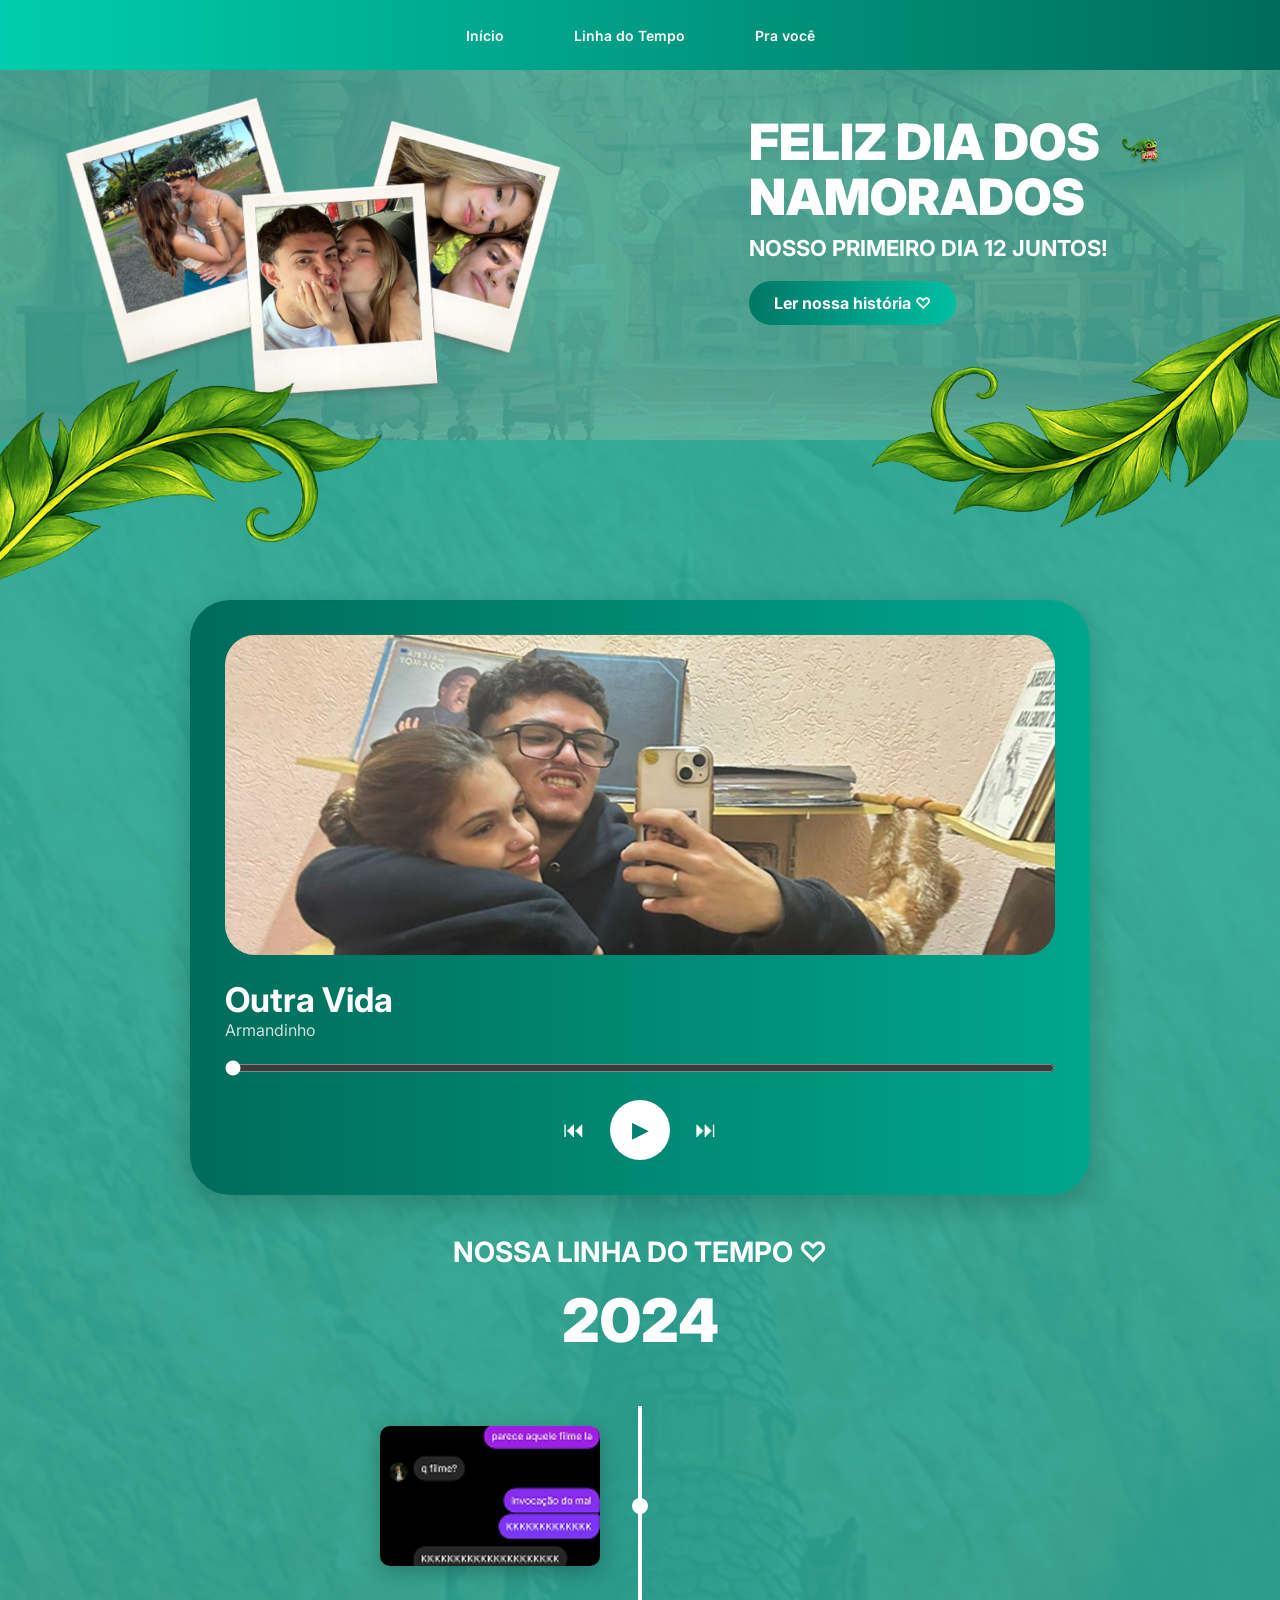
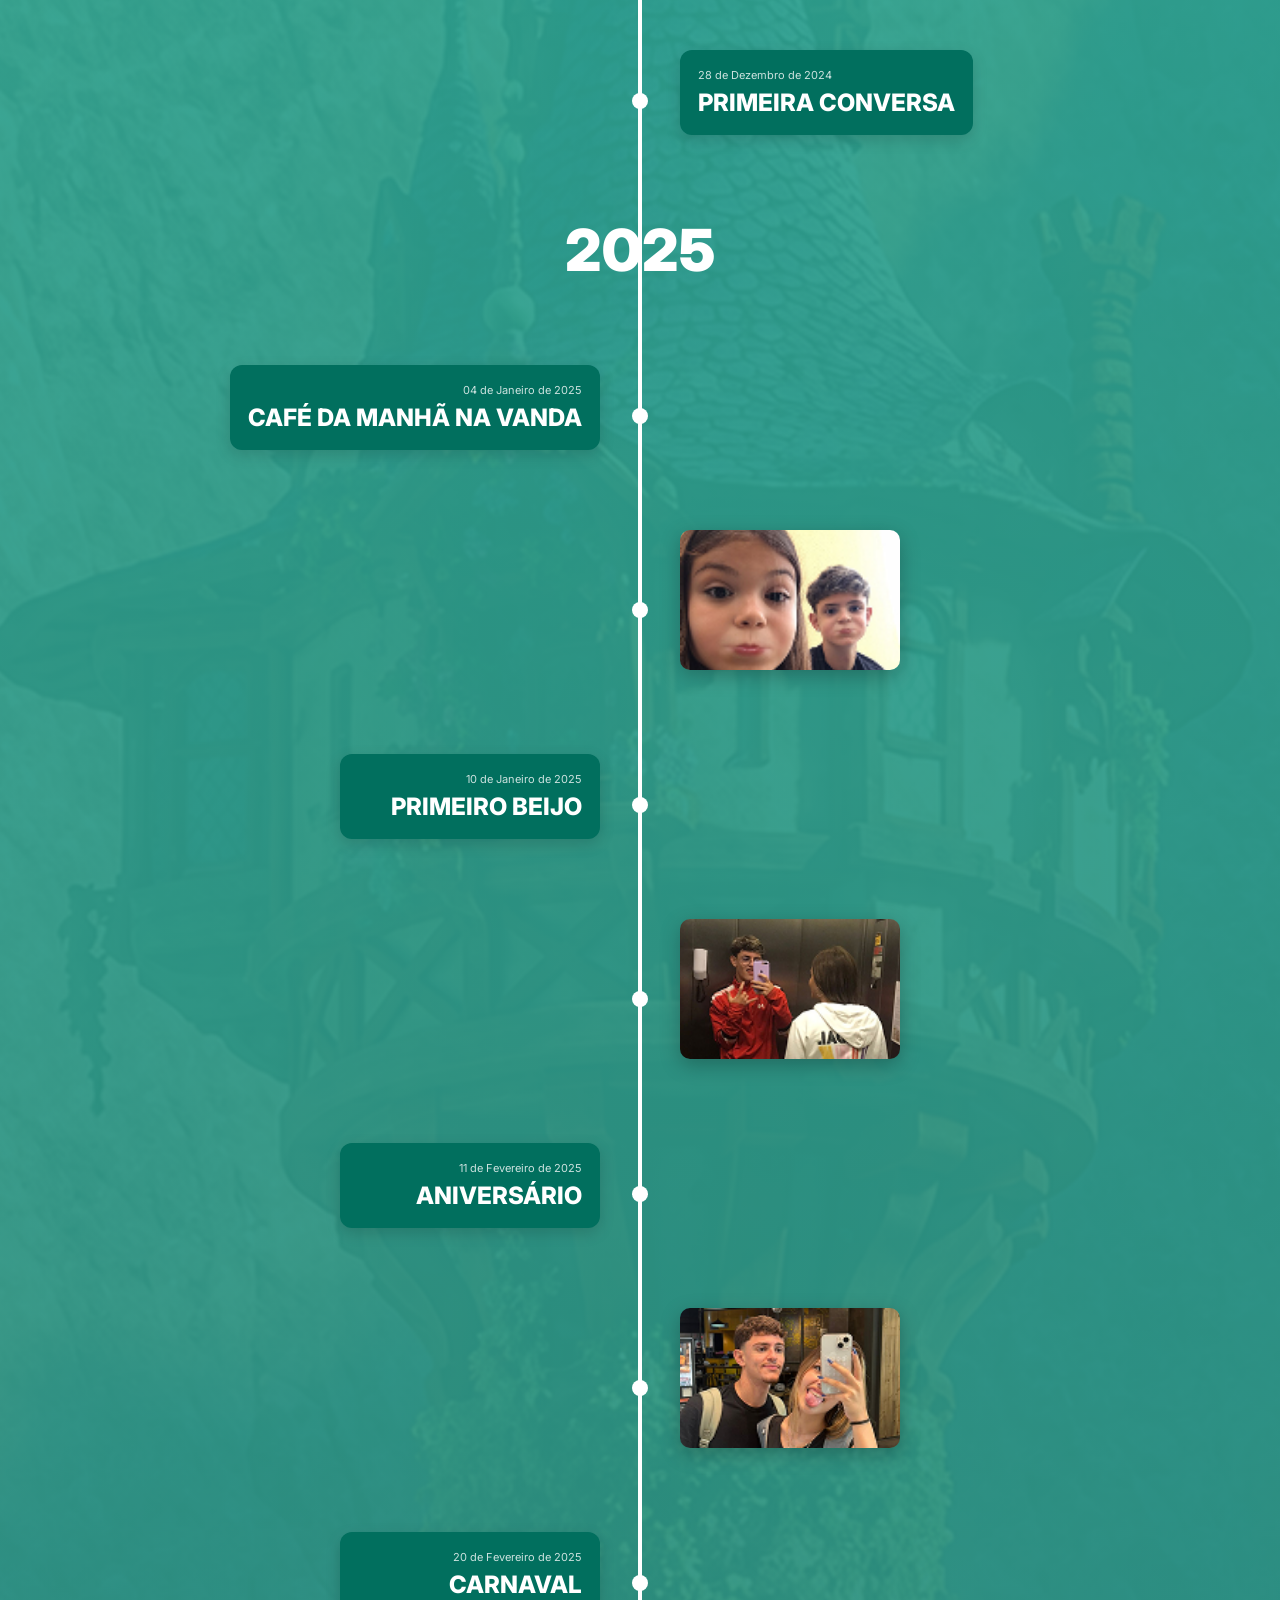
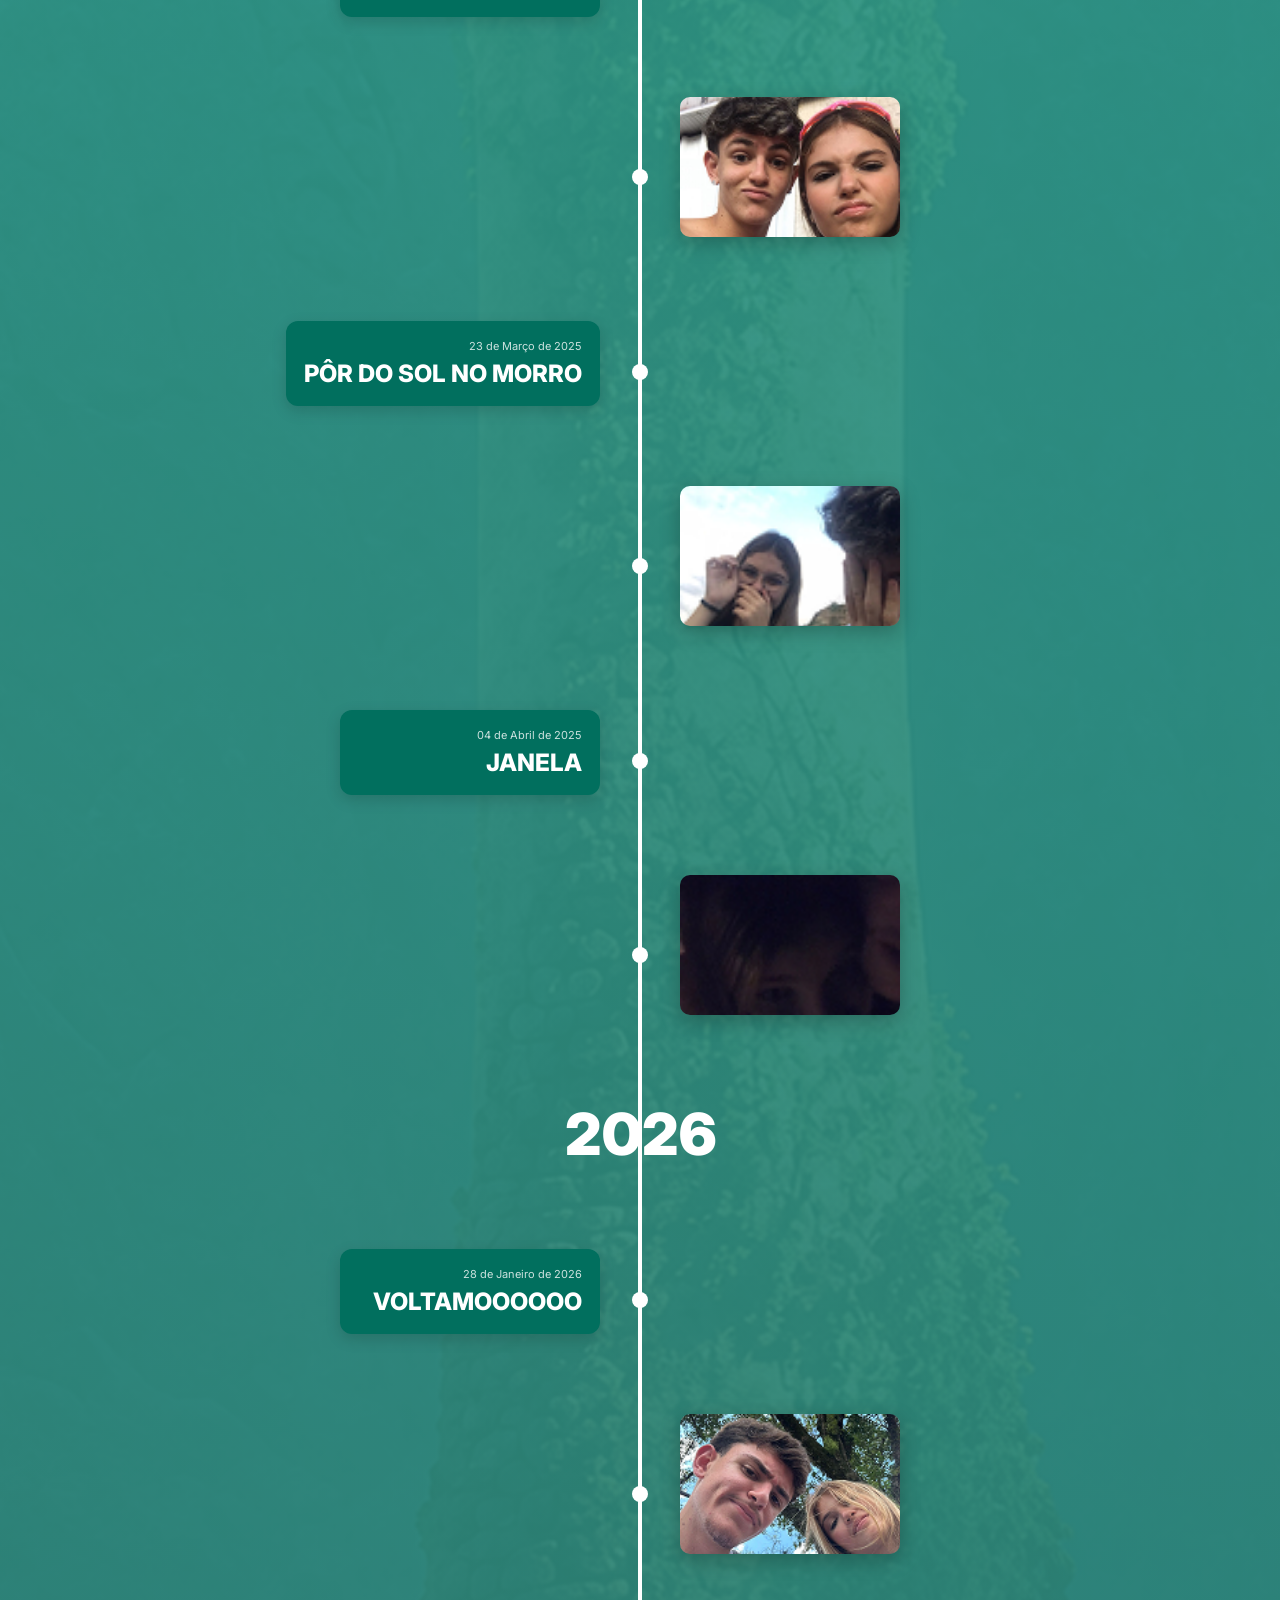
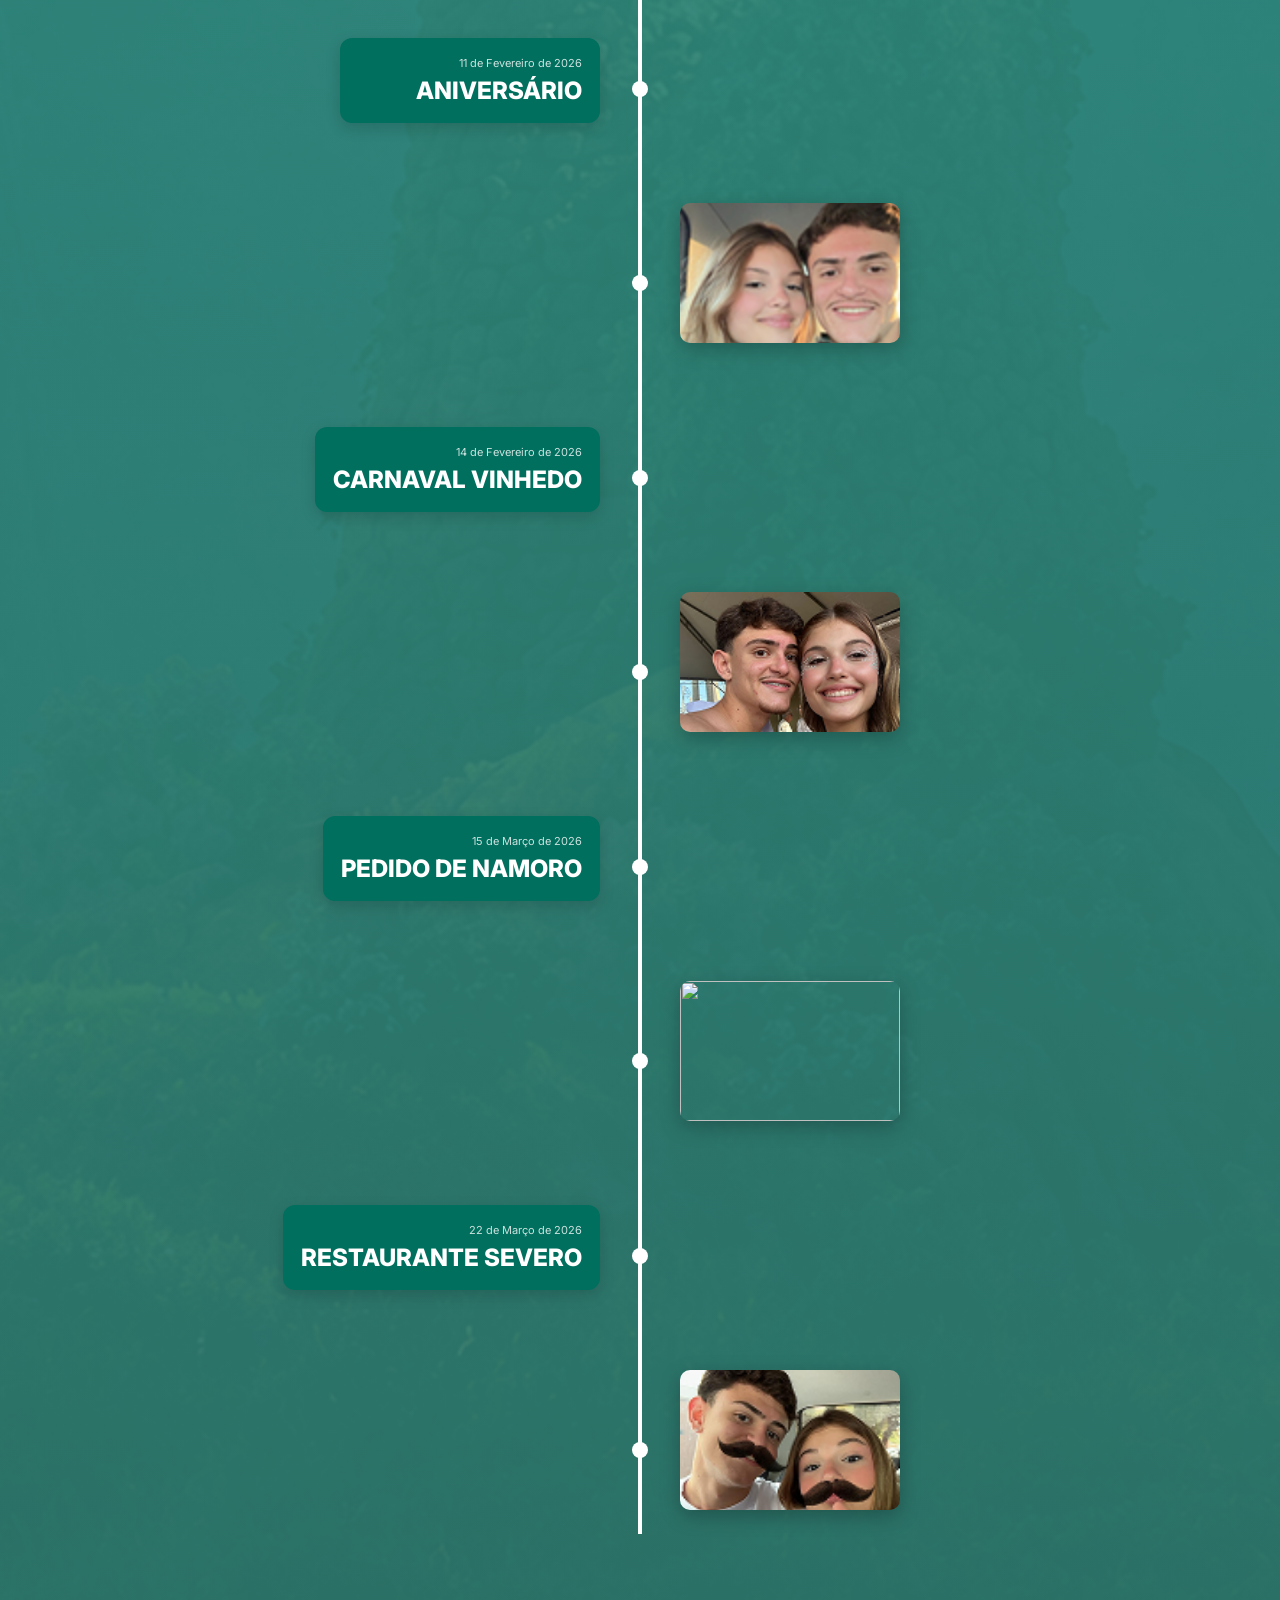
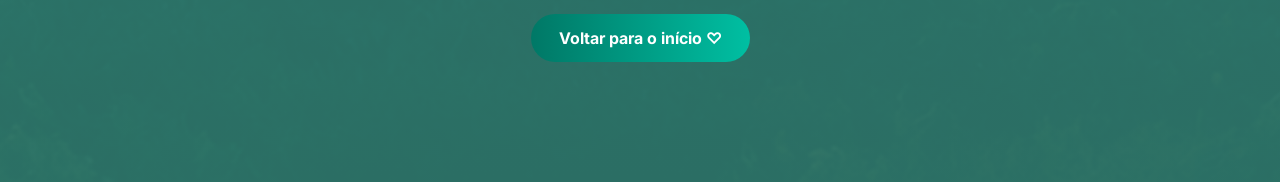
==== commit dc45939d: "pasrte de cima finalizada(pascal, musica finalizada(suavizar, falta linha do tempo" ====
--- a/inicio.html
+++ b/inicio.html
@@ -37,22 +37,27 @@
 
             <div class="hero-text">
 
+            <div class="titulo-container">
+
                 <h1>
                     FELIZ DIA DOS<br>
                     NAMORADOS
                 </h1>
 
-                <h2>
-                    NOSSO PRIMEIRO DIA 12 JUNTOS!
-                </h2>
-
-                <div class="pascal-area">
-                    <img src="assets/pascal.png">
-                </div>
-
-                <a href="#timeline" class="btn-story">
-                    Ler nossa história ♡
-                </a>
+                <img
+                    src="assets/pascal.png"
+                    class="pascal"
+                >
+
+            </div>
+
+            <h2>
+                NOSSO PRIMEIRO DIA 12 JUNTOS!
+            </h2>
+
+            <a href="#timeline" class="btn-story">
+                Ler nossa história ♡
+            </a>
 
             </div>
 
@@ -63,8 +68,10 @@
 
     </section>
 
-    <!-- PLAYER -->
-    <section class="music-section">
+    <!-- TIMELINE -->
+    <section id="timeline" class="timeline-section">
+
+        <section class="music-section">
 
         <div class="music-card">
 
@@ -108,9 +115,6 @@
 
     </section>
 
-    <!-- TIMELINE -->
-    <section id="timeline" class="timeline-section">
-
         <h3>NOSSA LINHA DO TEMPO ♡</h3>
 
         <div class="year">2024</div>
--- a/css/home.css
+++ b/css/home.css
@@ -14,7 +14,7 @@
 
 body{
     font-family: Inter, Helvetica, sans-serif;
-    background:#08b8a8;
+    background:#62807d;
     color:rgb(255, 255, 255);
     overflow-x:hidden;
 }
@@ -36,7 +36,7 @@
 
     position:sticky;
     top:0;
-    z-index:999;
+    z-index:99999;
 }
 
 .navbar nav{
@@ -62,7 +62,7 @@
 .hero{
     position:relative;
     height:370px;
-    overflow:hidden;
+    overflow:visible;
 }
 
 .hero-bg{
@@ -119,19 +119,19 @@
 
 .polaroid-1{
     left: -100px;;
-    top:-100px;
+    top:-50px;
     transform:rotate(-8deg);
 }
 
 .polaroid-2{
     right:-80px;
-    top: -70px;
+    top: -20px;
     transform:rotate(7deg);
 }
 
 .polaroid-3{
     left:20px;
-    top:20px;
+    top:40px;
     z-index:3;
 }
 
@@ -179,31 +179,40 @@
     color:white;
     text-decoration:none;
     font-weight:bold;
-}
-
+
+    cursor:pointer;
+
+    transition:.3s;
+}
+.btn-story:hover{
+    transform:translateY(-3px);
+    background:#008C76;
+}
 /* =========================
    FOLHAS
 ========================= */
 
 .folha{
     position:absolute;
-    z-index:20;
+    z-index: 999;
 }
 
 .folha-left{
-    width:340px;
-
-    bottom:-40px;
-    left:-40px;
-}
+    width:630px;
+
+    bottom:-170px;
+    left:-230px;
+    z-index: 999;
+}
+
 
 .folha-right{
-    width:340px;
-
-    bottom:-40px;
-    right:-40px;
-}
-
+    width:425px;
+
+    bottom: -100px;
+    right:0px;
+    z-index: 999;
+}
 /* =========================
    PLAYER
 ========================= */
@@ -294,14 +303,14 @@
 
     background:
         linear-gradient(
-            rgba(0,120,110,.78),
-            rgba(104, 167, 161, 0.78)
+            rgba(0, 210, 177, 0.50),
+            rgba(0, 108, 91, 0.50)
         ),
         url("../assets/fundolinhadotempo.png");
 
+    
     background-size:cover;
     background-position:center;
-    background-attachment:fixed;
 }
 
 .timeline-section h3{
@@ -487,13 +496,15 @@
     text-decoration:none;
     font-weight:bold;
 
+    cursor:pointer;
+
     transition:.3s;
 }
 
 .btn-back:hover{
     transform:translateY(-3px);
 
-    background:#00d8c7;
+    background:#008C76;
 }
 
 /* =========================
@@ -591,3 +602,18 @@
 
     accent-color: #ffffff;
 }
+
+.titulo-container{
+    display:flex;
+    align-items:flex-end;
+    gap:20px;
+}
+
+.titulo-namorados{
+    width:360px;
+}
+
+.pascal{
+    width:40px;
+    margin-bottom:60px;
+}
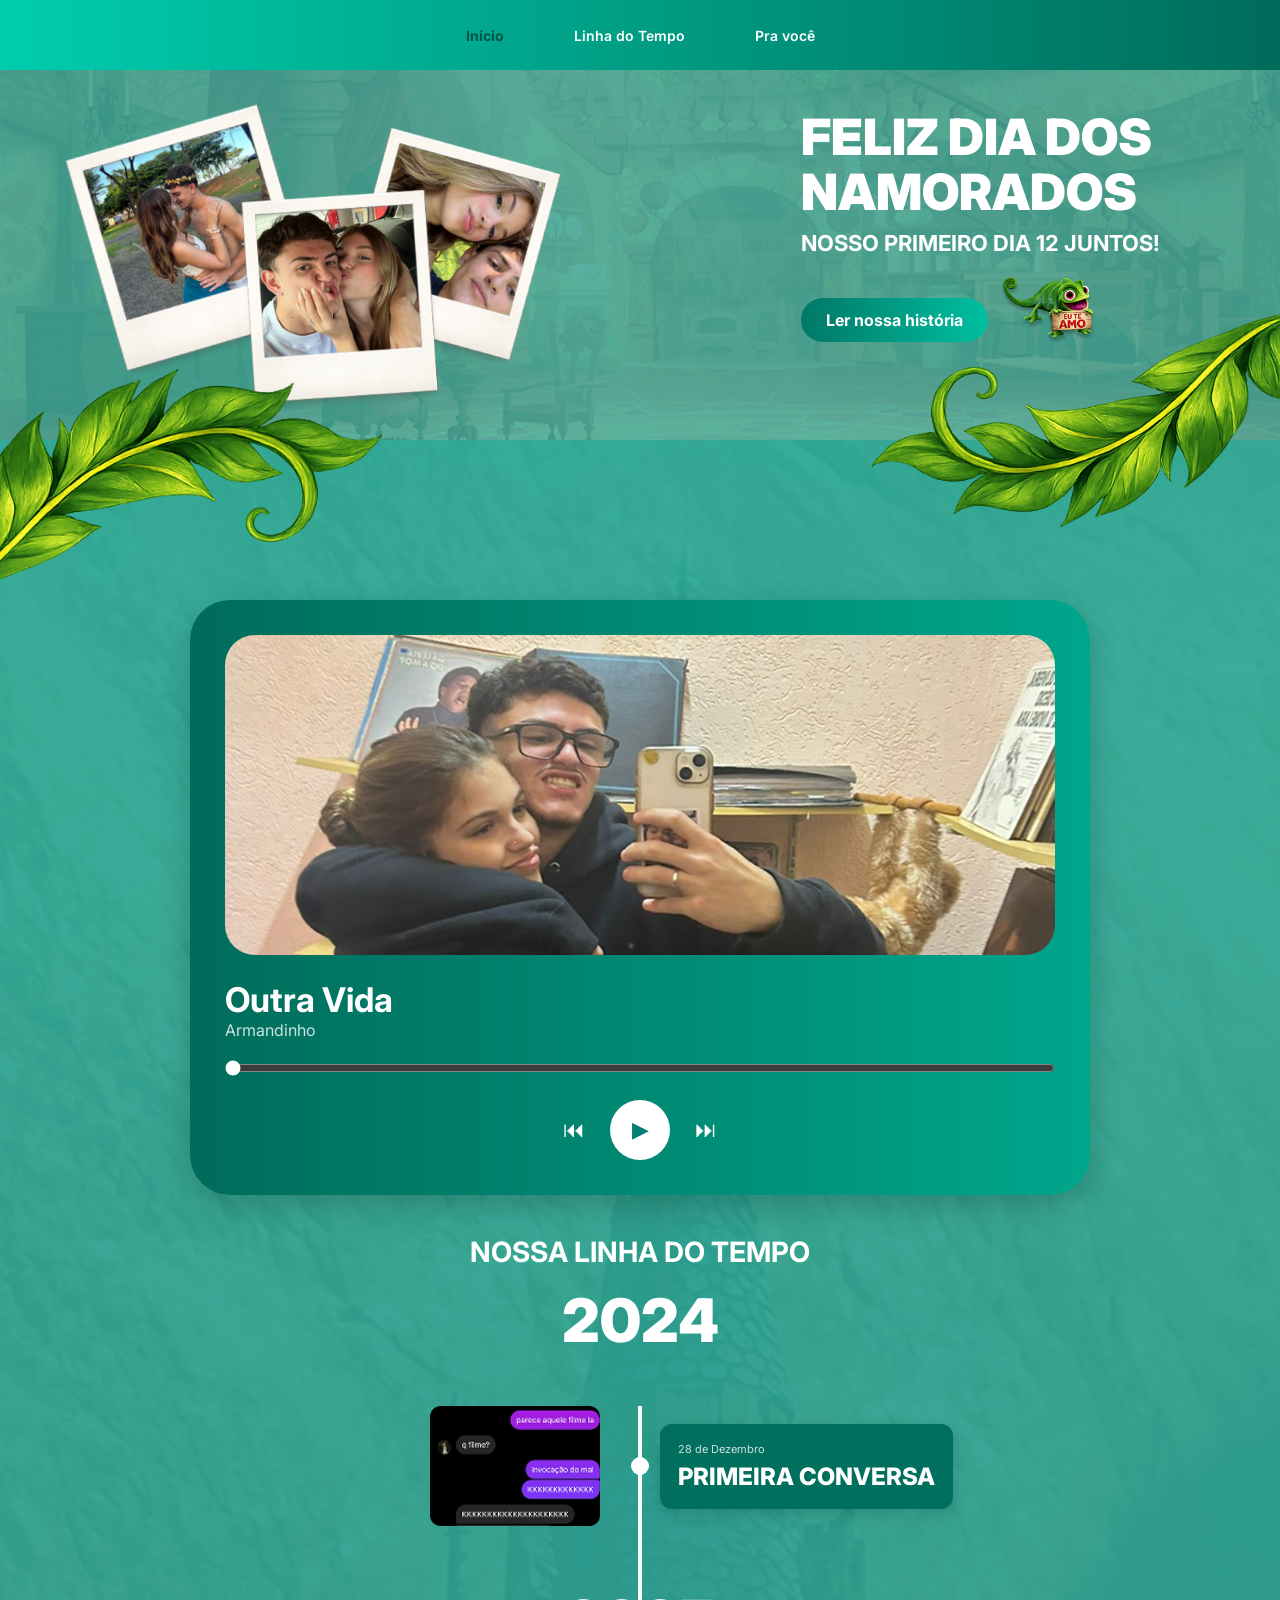
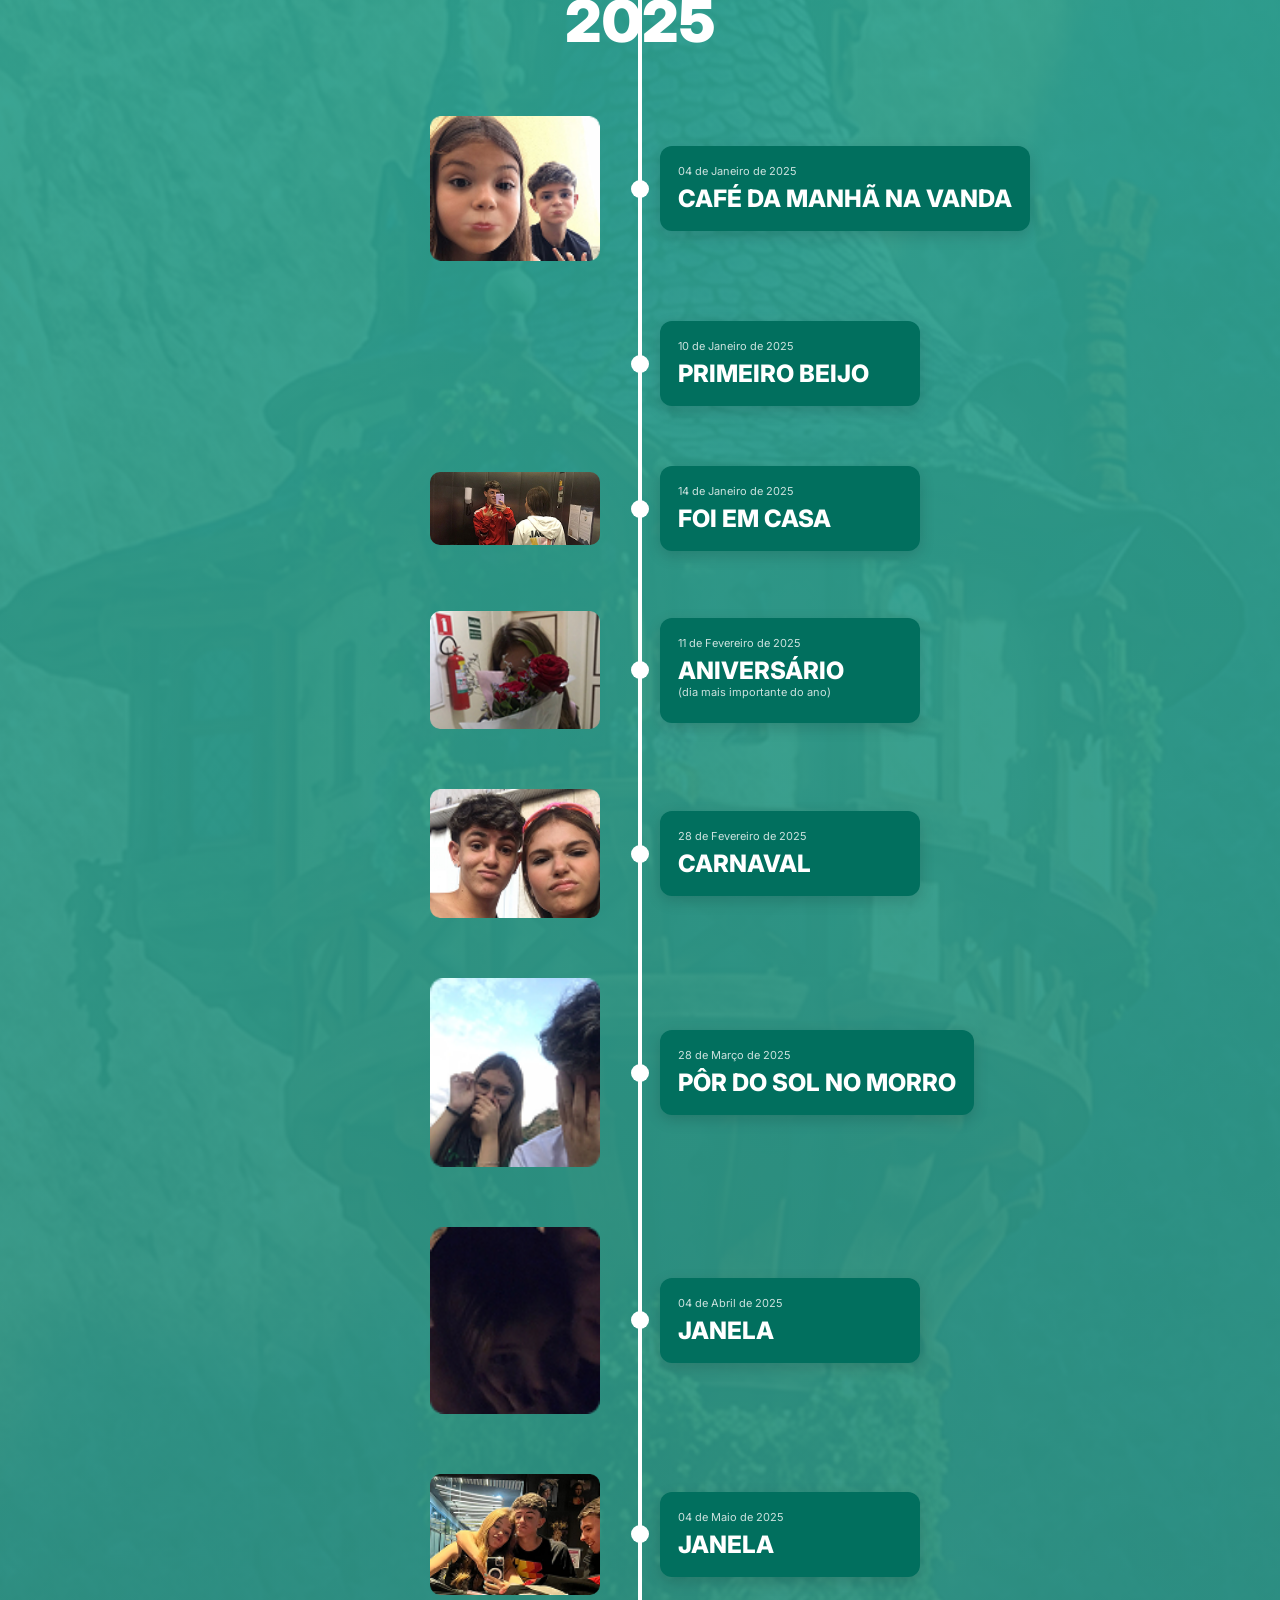
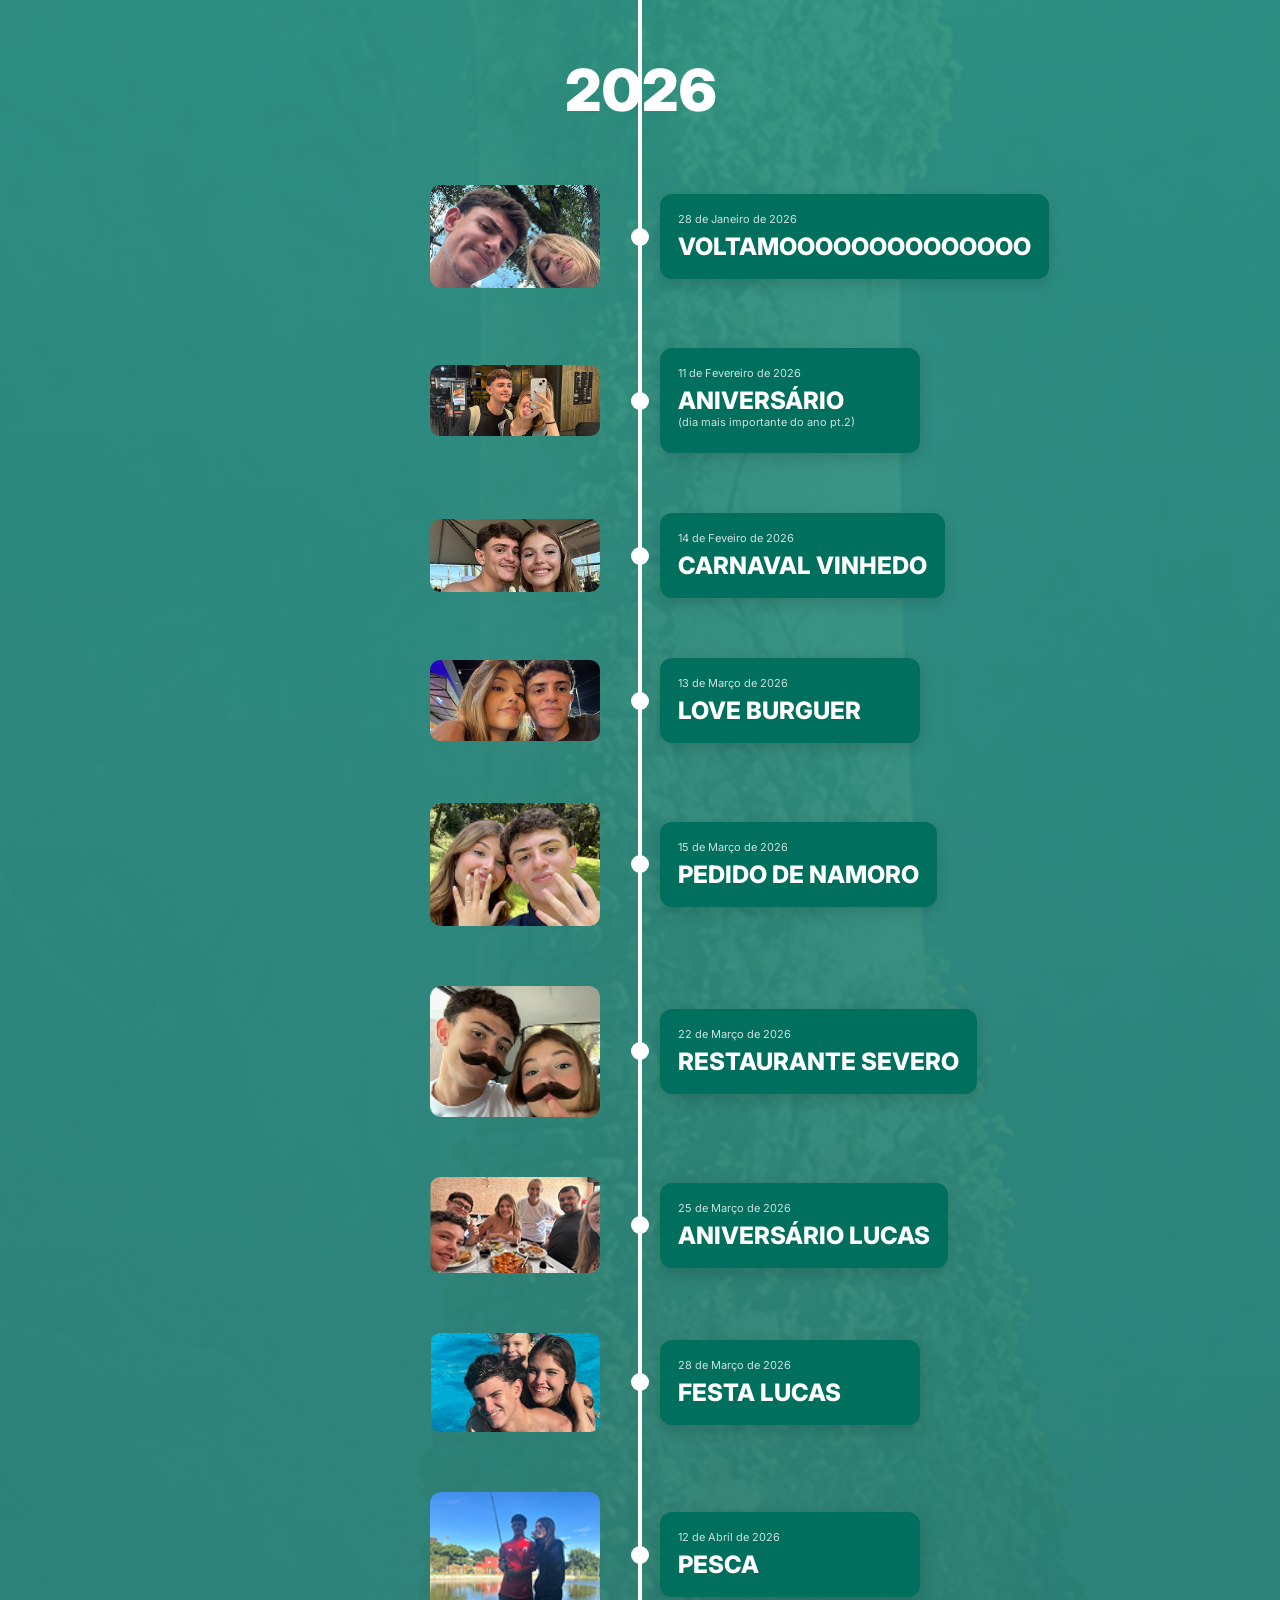
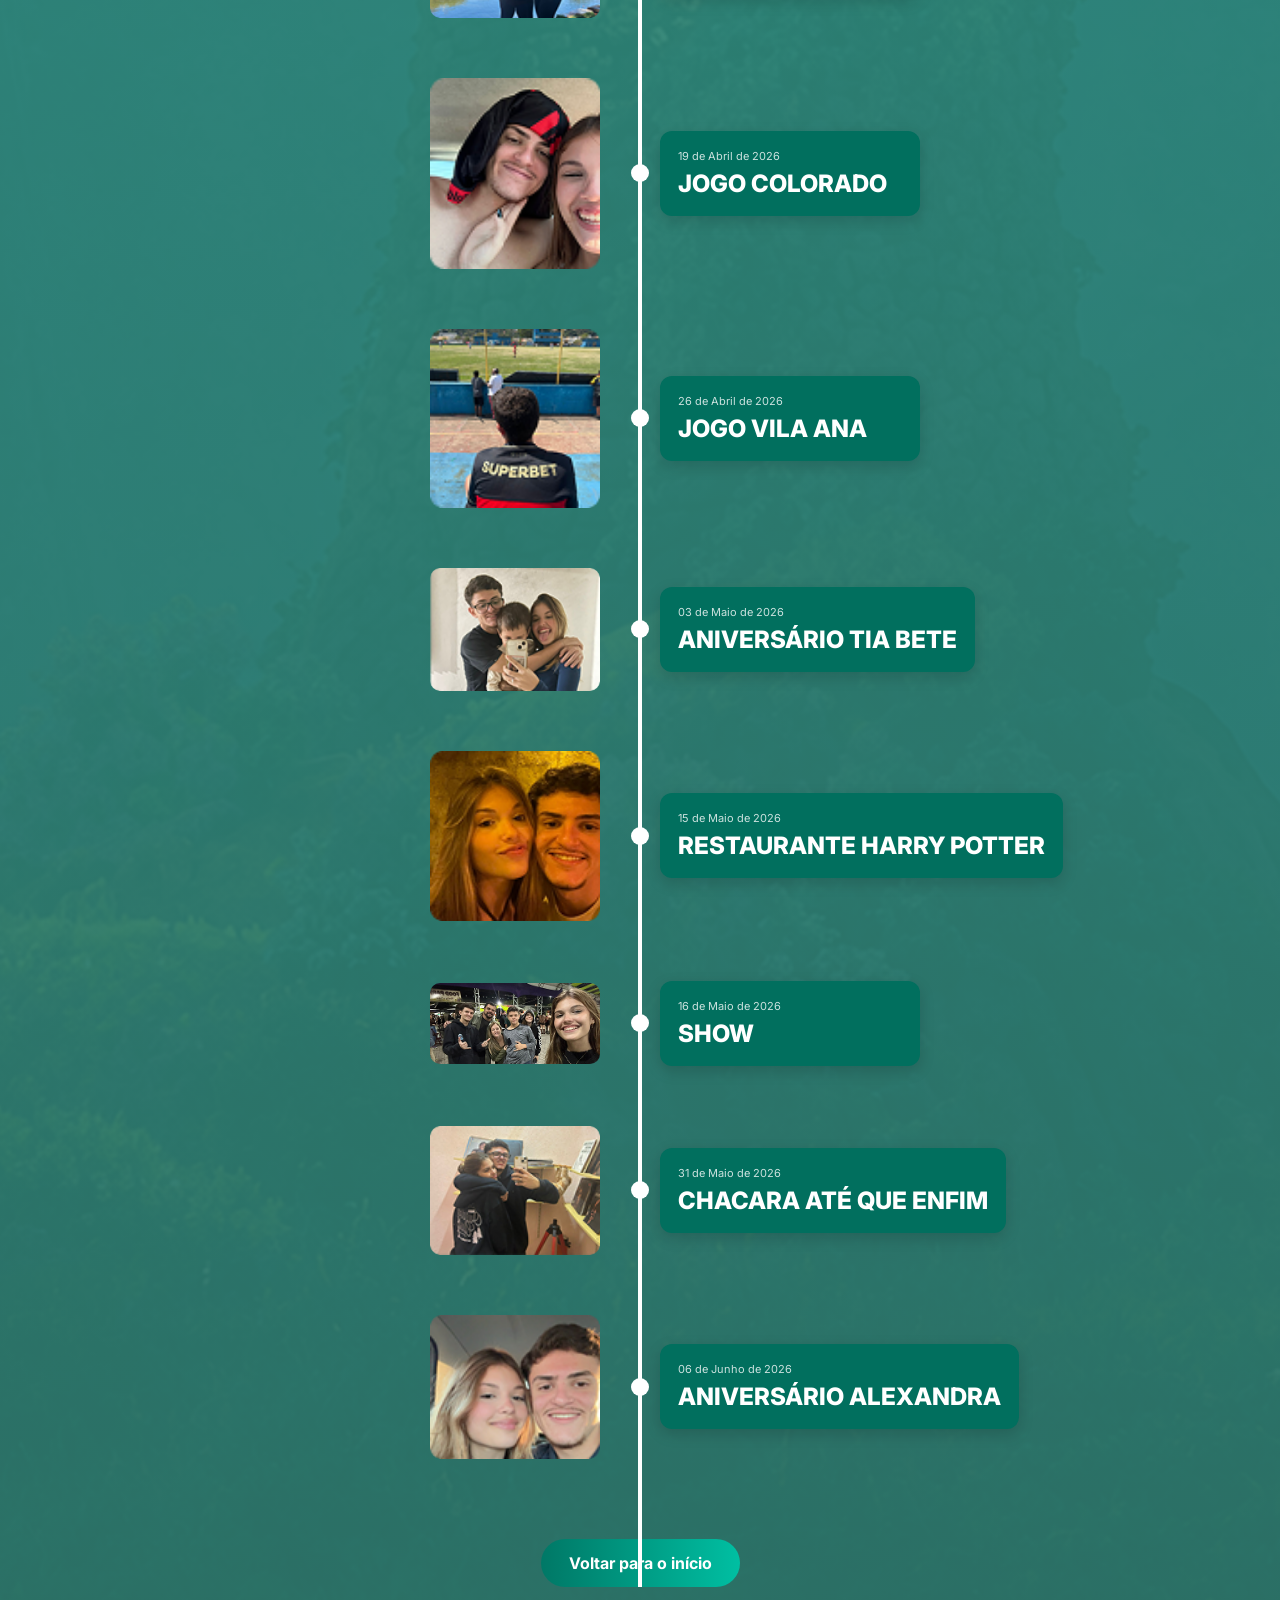
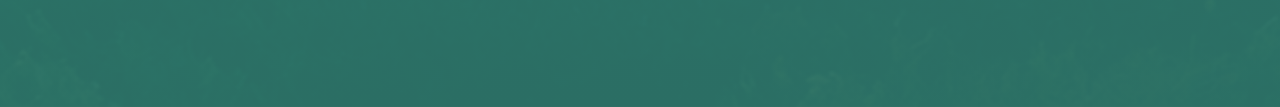
==== commit 214a2900: "index ok, inicio(ajustes), pravc ok (falta carta só)" ====
--- a/inicio.html
+++ b/inicio.html
@@ -14,10 +14,10 @@
     <!-- NAVBAR -->
     <header class="navbar">
         <nav>
-            <a href="inicio.html">Início</a>
-            <a href="#timeline">Linha do Tempo</a>
-            <a href="pravc.html">Pra você</a>
-        </nav>
+        <a href="#topo" id="navInicio" class="active">Início</a>
+        <a href="#timeline" id="navTimeline">Linha do Tempo</a>
+        <a href="pravc.html">Pra você</a>
+    </nav>
     </header>
 
     <!-- HERO -->
@@ -44,21 +44,22 @@
                     NAMORADOS
                 </h1>
 
-                <img
+                
+
+            </div>
+
+            <h2>
+                NOSSO PRIMEIRO DIA 12 JUNTOS!
+            </h2>
+            <div class="botao-pascal">
+            <a href="#timeline" class="btn-story">
+                Ler nossa história 
+            </a>
+            <img
                     src="assets/pascal.png"
                     class="pascal"
                 >
-
-            </div>
-
-            <h2>
-                NOSSO PRIMEIRO DIA 12 JUNTOS!
-            </h2>
-
-            <a href="#timeline" class="btn-story">
-                Ler nossa história ♡
-            </a>
-
+            </div>
             </div>
 
         </div>
@@ -115,156 +116,499 @@
 
     </section>
 
-        <h3>NOSSA LINHA DO TEMPO ♡</h3>
+        <h3>NOSSA LINHA DO TEMPO</h3>
 
         <div class="year">2024</div>
 
         <div class="timeline">
 
-            <div class="timeline-item left">
-                <img src="assets/primeiraconversa.png">
-            </div>
-
-            <div class="timeline-item right">
-                <div class="card">
-                    <small>28 de Dezembro de 2024</small>
-                    <h4>PRIMEIRA CONVERSA</h4>
-                </div>
-            </div>
+            <div class="timeline-event">
+
+                <div class="timeline-side left">
+                    <img src="assets/primeiraconversa.png">
+                </div>
+
+                <div class="timeline-dot"></div>
+
+                <div class="timeline-side right">
+                    <div class="card">
+                        <small>28 de Dezembro</small>
+                        <h4>PRIMEIRA CONVERSA</h4>
+                    </div>
+                </div>
+
+            </div>
+
 
             <div class="year-divider">
                 <span>2025</span>
             </div>
 
-            <div class="timeline-item left">
-                <div class="card">
-                    <small>04 de Janeiro de 2025</small>
-                    <h4>CAFÉ DA MANHÃ NA VANDA</h4>
-                </div>
-            </div>
-
-            <div class="timeline-item right">
-                <img src="assets/cafemanhavanda.png">
-            </div>
-
-            <div class="timeline-item left">
-                <div class="card">
-                    <small>10 de Janeiro de 2025</small>
-                    <h4>PRIMEIRO BEIJO</h4>
-                </div>
-            </div>
-
-            <div class="timeline-item right">
-                <img src="assets/foiemcasa.png">
-            </div>
-
-            <div class="timeline-item left">
-                <div class="card">
-                    <small>11 de Fevereiro de 2025</small>
-                    <h4>ANIVERSÁRIO</h4>
-                </div>
-            </div>
-
-            <div class="timeline-item right">
-                <img src="assets/aniversariopt2.png">
-            </div>
-
-            <div class="timeline-item left">
-                <div class="card">
-                    <small>20 de Fevereiro de 2025</small>
-                    <h4>CARNAVAL</h4>
-                </div>
-            </div>
-
-            <div class="timeline-item right">
-                <img src="assets/carnaval.png">
-            </div>
-
-            <div class="timeline-item left">
-                <div class="card">
-                    <small>23 de Março de 2025</small>
-                    <h4>PÔR DO SOL NO MORRO</h4>
-                </div>
-            </div>
-
-            <div class="timeline-item right">
-                <img src="assets/pordosolmorro.png">
-            </div>
-
-            <div class="timeline-item left">
-                <div class="card">
-                    <small>04 de Abril de 2025</small>
-                    <h4>JANELA</h4>
-                </div>
-            </div>
-
-            <div class="timeline-item right">
-                <img src="assets/janela.png">
-            </div>
-
+            <div class="timeline">
+
+            <div class="timeline-event">
+
+                <div class="timeline-side left">
+                    <img src="assets/cafemanhavanda.png">
+                </div>
+
+                <div class="timeline-dot"></div>
+
+                <div class="timeline-side right">
+                    <div class="card">
+                        <small>04 de Janeiro de 2025</small>
+                        <h4>CAFÉ DA MANHÃ NA VANDA</h4>
+                    </div>
+                </div>
+
+            </div>
+
+            <div class="timeline">
+
+            <div class="timeline-event">
+
+                <div class="timeline-side left">
+                    <img src="">
+                </div>
+
+                <div class="timeline-dot"></div>
+
+                <div class="timeline-side right">
+                    <div class="card">
+                        <small>10 de Janeiro de 2025</small>
+                        <h4>PRIMEIRO BEIJO</h4>
+                    </div>
+                </div>
+
+            </div>
+
+            <div class="timeline">
+
+            <div class="timeline-event">
+
+                <div class="timeline-side left">
+                    <img src="assets/foiemcasa.png">
+                </div>
+
+                <div class="timeline-dot"></div>
+
+                <div class="timeline-side right">
+                    <div class="card">
+                        <small>14 de Janeiro de 2025</small>
+                        <h4>FOI EM CASA</h4>
+                    </div>
+                </div>
+
+            </div>
+
+            <div class="timeline">
+
+            <div class="timeline-event">
+
+                <div class="timeline-side left">
+                    <img src="assets/aniversario11.25.png">
+                </div>
+
+                <div class="timeline-dot"></div>
+
+                <div class="timeline-side right">
+                    <div class="card">
+                        <small>11 de Fevereiro de 2025</small>
+                        <h4>ANIVERSÁRIO</h4>
+                        <small>(dia mais importante do ano)</small>
+                    </div>
+                </div>
+
+            </div>
+
+            <div class="timeline">
+
+            <div class="timeline-event">
+
+                <div class="timeline-side left">
+                    <img src="assets/carnaval.png">
+                </div>
+
+                <div class="timeline-dot"></div>
+
+                <div class="timeline-side right">
+                    <div class="card">
+                        <small>28 de Fevereiro de 2025</small>
+                        <h4>CARNAVAL</h4>
+                    </div>
+                </div>
+
+            </div>
+
+            <div class="timeline">
+
+            <div class="timeline-event">
+
+                <div class="timeline-side left">
+                    <img src="assets/pordosolmorro.png">
+                </div>
+
+                <div class="timeline-dot"></div>
+
+                <div class="timeline-side right">
+                    <div class="card">
+                        <small>28 de Março de 2025</small>
+                        <h4>PÔR DO SOL NO MORRO</h4>
+                    </div>
+                </div>
+
+            </div>
+
+            <div class="timeline">
+
+            <div class="timeline-event">
+
+                <div class="timeline-side left">
+                    <img src="assets/janela.png">
+                </div>
+
+                <div class="timeline-dot"></div>
+
+                <div class="timeline-side right">
+                    <div class="card">
+                        <small>04 de Abril de 2025</small>
+                        <h4>JANELA</h4>
+                    </div>
+                </div>
+
+            </div>
+
+            <div class="timeline">
+
+            <div class="timeline-event">
+
+                <div class="timeline-side left">
+                    <img src="assets/janela1.png">
+                </div>
+
+                <div class="timeline-dot"></div>
+
+                <div class="timeline-side right">
+                    <div class="card">
+                        <small>04 de Maio de 2025</small>
+                        <h4>JANELA</h4>
+                    </div>
+                </div>
+
+            </div>
+            
             <div class="year-divider">
                 <span>2026</span>
             </div>
 
-            <div class="timeline-item left">
-                <div class="card">
-                    <small>28 de Janeiro de 2026</small>
-                    <h4>VOLTAMOOOOOO</h4>
-                </div>
-            </div>
-
-            <div class="timeline-item right">
-                <img src="assets/voltamooo.png">
-            </div>
-
-            <div class="timeline-item left">
-                <div class="card">
-                    <small>11 de Fevereiro de 2026</small>
-                    <h4>ANIVERSÁRIO</h4>
-                </div>
-            </div>
-
-            <div class="timeline-item right">
-                <img src="assets/aniversarioalexandra.png">
-            </div>
-
-            <div class="timeline-item left">
-                <div class="card">
-                    <small>14 de Fevereiro de 2026</small>
-                    <h4>CARNAVAL VINHEDO</h4>
-                </div>
-            </div>
-
-            <div class="timeline-item right">
-                <img src="assets/carnavalvinhedo.png">
-            </div>
-
-            <div class="timeline-item left">
-                <div class="card">
-                    <small>15 de Março de 2026</small>
-                    <h4>PEDIDO DE NAMORO</h4>
-                </div>
-            </div>
-
-            <div class="timeline-item right">
-                <img src="assets/pedidodenamoro.png">
-            </div>
-
-            <div class="timeline-item left">
-                <div class="card">
-                    <small>22 de Março de 2026</small>
-                    <h4>RESTAURANTE SEVERO</h4>
-                </div>
-            </div>
-
-            <div class="timeline-item right">
-                <img src="assets/restaurantesevero.png">
-            </div>
-
-        </div>
-
-        <a href="index.html" class="btn-back">
-            Voltar para o início ♡
+            <div class="timeline">
+
+            <div class="timeline-event">
+
+                <div class="timeline-side left">
+                    <img src="assets/voltamooo.png">
+                </div>
+
+                <div class="timeline-dot"></div>
+
+                <div class="timeline-side right">
+                    <div class="card">
+                        <small>28 de Janeiro de 2026</small>
+                        <h4>VOLTAMOOOOOOOOOOOOOO</h4>
+                    </div>
+                </div>
+
+            </div>
+
+            <div class="timeline">
+
+            <div class="timeline-event">
+
+                <div class="timeline-side left">
+                    <img src="assets/aniversariopt2.png">
+                </div>
+
+                <div class="timeline-dot"></div>
+
+                <div class="timeline-side right">
+                    <div class="card">
+                        <small>11 de Fevereiro de 2026</small>
+                        <h4>ANIVERSÁRIO</h4>
+                        <small>(dia mais importante do ano pt.2)</small>
+                    </div>
+                </div>
+
+            </div>
+
+            <div class="timeline">
+
+            <div class="timeline-event">
+
+                <div class="timeline-side left">
+                    <img src="assets/carnavalvinhedo.png">
+                </div>
+
+                <div class="timeline-dot"></div>
+
+                <div class="timeline-side right">
+                    <div class="card">
+                        <small>14 de Feveiro de 2026</small>
+                        <h4>CARNAVAL VINHEDO</h4>
+                    </div>
+                </div>
+
+            </div>
+
+            <div class="timeline">
+
+            <div class="timeline-event">
+
+                <div class="timeline-side left">
+                    <img src="assets/loveburguer.png">
+                </div>
+
+                <div class="timeline-dot"></div>
+
+                <div class="timeline-side right">
+                    <div class="card">
+                        <small>13 de Março de 2026</small>
+                        <h4>LOVE BURGUER</h4>
+                    </div>
+                </div>
+
+            </div>
+
+            <div class="timeline">
+
+            <div class="timeline-event">
+
+                <div class="timeline-side left">
+                    <img src="assets/pedidonamoro.png">
+                </div>
+
+                <div class="timeline-dot"></div>
+
+                <div class="timeline-side right">
+                    <div class="card">
+                        <small>15 de Março de 2026</small>
+                        <h4>PEDIDO DE NAMORO</h4>
+                    </div>
+                </div>
+
+            </div>
+
+            <div class="timeline">
+
+            <div class="timeline-event">
+
+                <div class="timeline-side left">
+                    <img src="assets/restaurantesevero.png">
+                </div>
+
+                <div class="timeline-dot"></div>
+
+                <div class="timeline-side right">
+                    <div class="card">
+                        <small>22 de Março de 2026</small>
+                        <h4>RESTAURANTE SEVERO</h4>
+                    </div>
+                </div>
+
+            </div>
+
+            <div class="timeline">
+
+            <div class="timeline-event">
+
+                <div class="timeline-side left">
+                    <img src="assets/aniversariolucas.png">
+                </div>
+
+                <div class="timeline-dot"></div>
+
+                <div class="timeline-side right">
+                    <div class="card">
+                        <small>25 de Março de 2026</small>
+                        <h4>ANIVERSÁRIO LUCAS</h4>
+                    </div>
+                </div>
+
+            </div>
+
+            <div class="timeline">
+
+            <div class="timeline-event">
+
+                <div class="timeline-side left">
+                    <img src="assets/festalucas.png">
+                </div>
+
+                <div class="timeline-dot"></div>
+
+                <div class="timeline-side right">
+                    <div class="card">
+                        <small>28 de Março de 2026</small>
+                        <h4>FESTA LUCAS</h4>
+                    </div>
+                </div>
+
+            </div>
+
+            <div class="timeline">
+
+            <div class="timeline-event">
+
+                <div class="timeline-side left">
+                    <img src="assets/pesca.png">
+                </div>
+
+                <div class="timeline-dot"></div>
+
+                <div class="timeline-side right">
+                    <div class="card">
+                        <small>12 de Abril de 2026</small>
+                        <h4>PESCA</h4>
+                    </div>
+                </div>
+
+            </div>
+
+            <div class="timeline">
+
+            <div class="timeline-event">
+
+                <div class="timeline-side left">
+                    <img src="assets/jogocolorado.png">
+                </div>
+
+                <div class="timeline-dot"></div>
+
+                <div class="timeline-side right">
+                    <div class="card">
+                        <small>19 de Abril de 2026</small>
+                        <h4>JOGO COLORADO</h4>
+                    </div>
+                </div>
+
+            </div>
+
+            <div class="timeline">
+
+            <div class="timeline-event">
+
+                <div class="timeline-side left">
+                    <img src="assets/jogovilaana.png">
+                </div>
+
+                <div class="timeline-dot"></div>
+
+                <div class="timeline-side right">
+                    <div class="card">
+                        <small>26 de Abril de 2026</small>
+                        <h4>JOGO VILA ANA</h4>
+                    </div>
+                </div>
+
+            </div>
+
+            <div class="timeline">
+
+            <div class="timeline-event">
+
+                <div class="timeline-side left">
+                    <img src="assets/aniversariotiabete.png">
+                </div>
+
+                <div class="timeline-dot"></div>
+
+                <div class="timeline-side right">
+                    <div class="card">
+                        <small>03 de Maio de 2026</small>
+                        <h4>ANIVERSÁRIO TIA BETE</h4>
+                    </div>
+                </div>
+
+            </div>
+
+            <div class="timeline">
+
+            <div class="timeline-event">
+
+                <div class="timeline-side left">
+                    <img src="assets/harrypotter.png">
+                </div>
+
+                <div class="timeline-dot"></div>
+
+                <div class="timeline-side right">
+                    <div class="card">
+                        <small>15 de Maio de 2026</small>
+                        <h4>RESTAURANTE HARRY POTTER</h4>
+                    </div>
+                </div>
+
+            </div>
+
+            <div class="timeline">
+
+            <div class="timeline-event">
+
+                <div class="timeline-side left">
+                    <img src="assets/show.png">
+                </div>
+
+                <div class="timeline-dot"></div>
+
+                <div class="timeline-side right">
+                    <div class="card">
+                        <small>16 de Maio de 2026</small>
+                        <h4>SHOW</h4>
+                    </div>
+                </div>
+
+            </div>
+
+            <div class="timeline">
+
+            <div class="timeline-event">
+
+                <div class="timeline-side left">
+                    <img src="assets/chacaraatequeenfim.png">
+                </div>
+
+                <div class="timeline-dot"></div>
+
+                <div class="timeline-side right">
+                    <div class="card">
+                        <small>31 de Maio de 2026</small>
+                        <h4>CHACARA ATÉ QUE ENFIM</h4>
+                    </div>
+                </div>
+
+            </div>
+
+            <div class="timeline">
+
+            <div class="timeline-event">
+
+                <div class="timeline-side left">
+                    <img src="assets/aniversarioalexandra.png">
+                </div>
+
+                <div class="timeline-dot"></div>
+
+                <div class="timeline-side right">
+                    <div class="card">
+                        <small>06 de Junho de 2026</small>
+                        <h4>ANIVERSÁRIO ALEXANDRA</h4>
+                    </div>
+                </div>
+
+            </div>
+
+
+        <a href="inicio.html" class="btn-back">
+            Voltar para o início
         </a>
 
     </section>
--- a/css/home.css
+++ b/css/home.css
@@ -55,6 +55,19 @@
     opacity:.8;
 }
 
+.navbar a{
+    color:rgb(255, 255, 255);
+    text-decoration:none;
+    transition:0.3s;
+}
+
+.navbar a.active{
+    color:#005347;
+    font-weight:700;
+}
+
+
+
 /* =========================
    HERO
 ========================= */
@@ -368,6 +381,35 @@
     margin-bottom:40px;
 }
 
+.timeline-event{
+    display:grid;
+
+    grid-template-columns:
+        1fr
+        40px
+        1fr;
+
+    align-items:center;
+
+    margin-bottom:60px;
+}
+.timeline-dot{
+    width:18px;
+    height:18px;
+
+    background:white;
+
+    border-radius:50%;
+
+    justify-self:center;
+
+    position:relative;
+}
+.timeline-side img{
+    width:170px;
+
+    border-radius:10px;
+}
 .timeline-item.left{
     left:0;
     text-align:right;
@@ -378,6 +420,11 @@
     text-align:left;
 }
 
+.left{
+    display:flex;
+    justify-content:flex-end;
+    padding-right:20px;
+}
 /* Bolinhas */
 
 .timeline-item::before{
@@ -614,6 +661,66 @@
 }
 
 .pascal{
-    width:40px;
-    margin-bottom:60px;
+    width:100px;
+    margin-bottom:px;
+}
+.botao-pascal{
+    display:flex;
+    align-items:center;
+    gap:10px;
+
+    margin-top:20px;
+}
+
+.love-letter{
+    min-height:100vh;
+
+    position:relative;
+
+    display:flex;
+    justify-content:center;
+    align-items:center;
+
+    padding:140px 20px 80px;
+
+    background:
+        linear-gradient(
+            rgba(0, 210, 177, 0.50),
+            rgba(0, 108, 91, 0.50)
+        ),
+        url("../assets/fundopravc.png");
+
+    background-size:cover;
+    background-position:center;
+
+    overflow:hidden;
+}
+
+.lanternas{
+    position:absolute;
+
+    top:0;
+    left:0;
+
+    width:100%;
+
+    z-index:2;
+
+    pointer-events:none;
+}
+
+.paper-container{
+    position:relative;
+
+    width:100%;
+    max-width:1100px;
+
+    z-index:10;
+}
+
+.paper{
+    width:100%;
+    display:block;
+
+    filter:drop-shadow(0 10px 25px rgba(0,0,0,.25));
 }
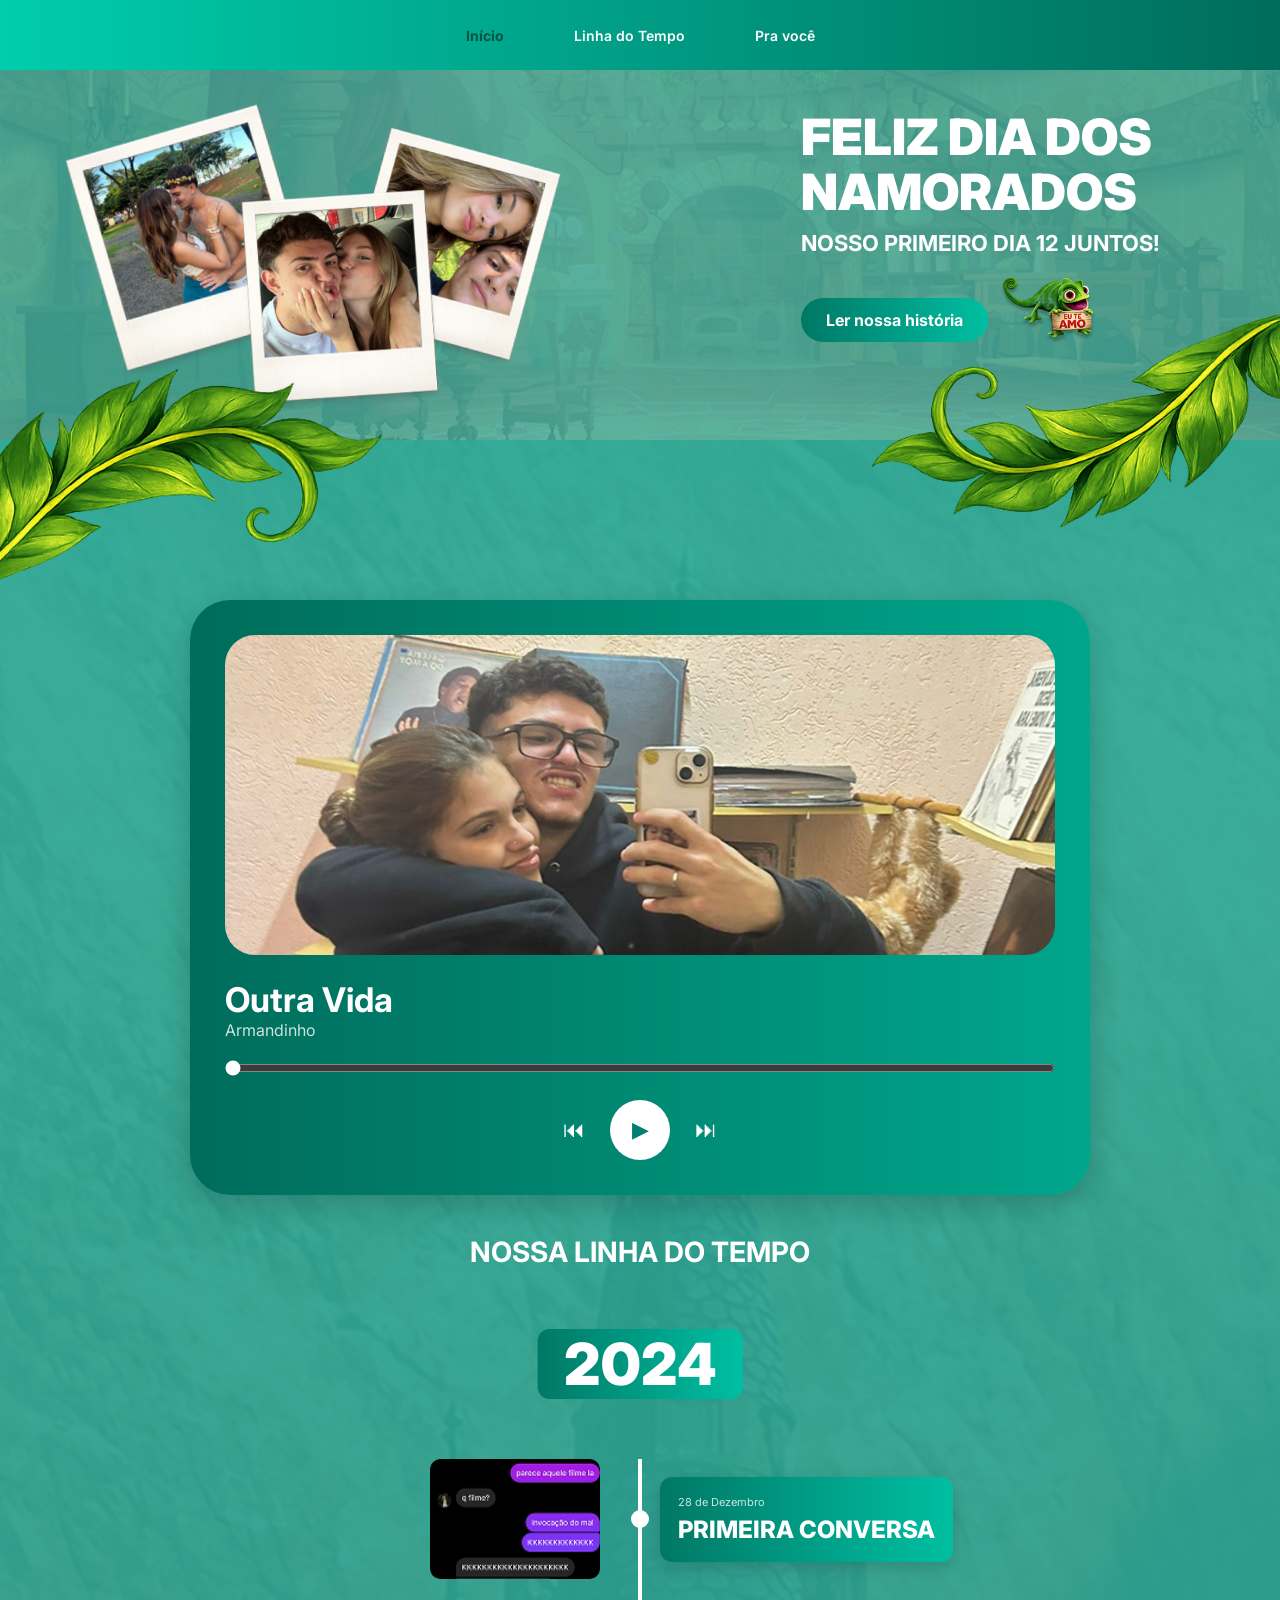
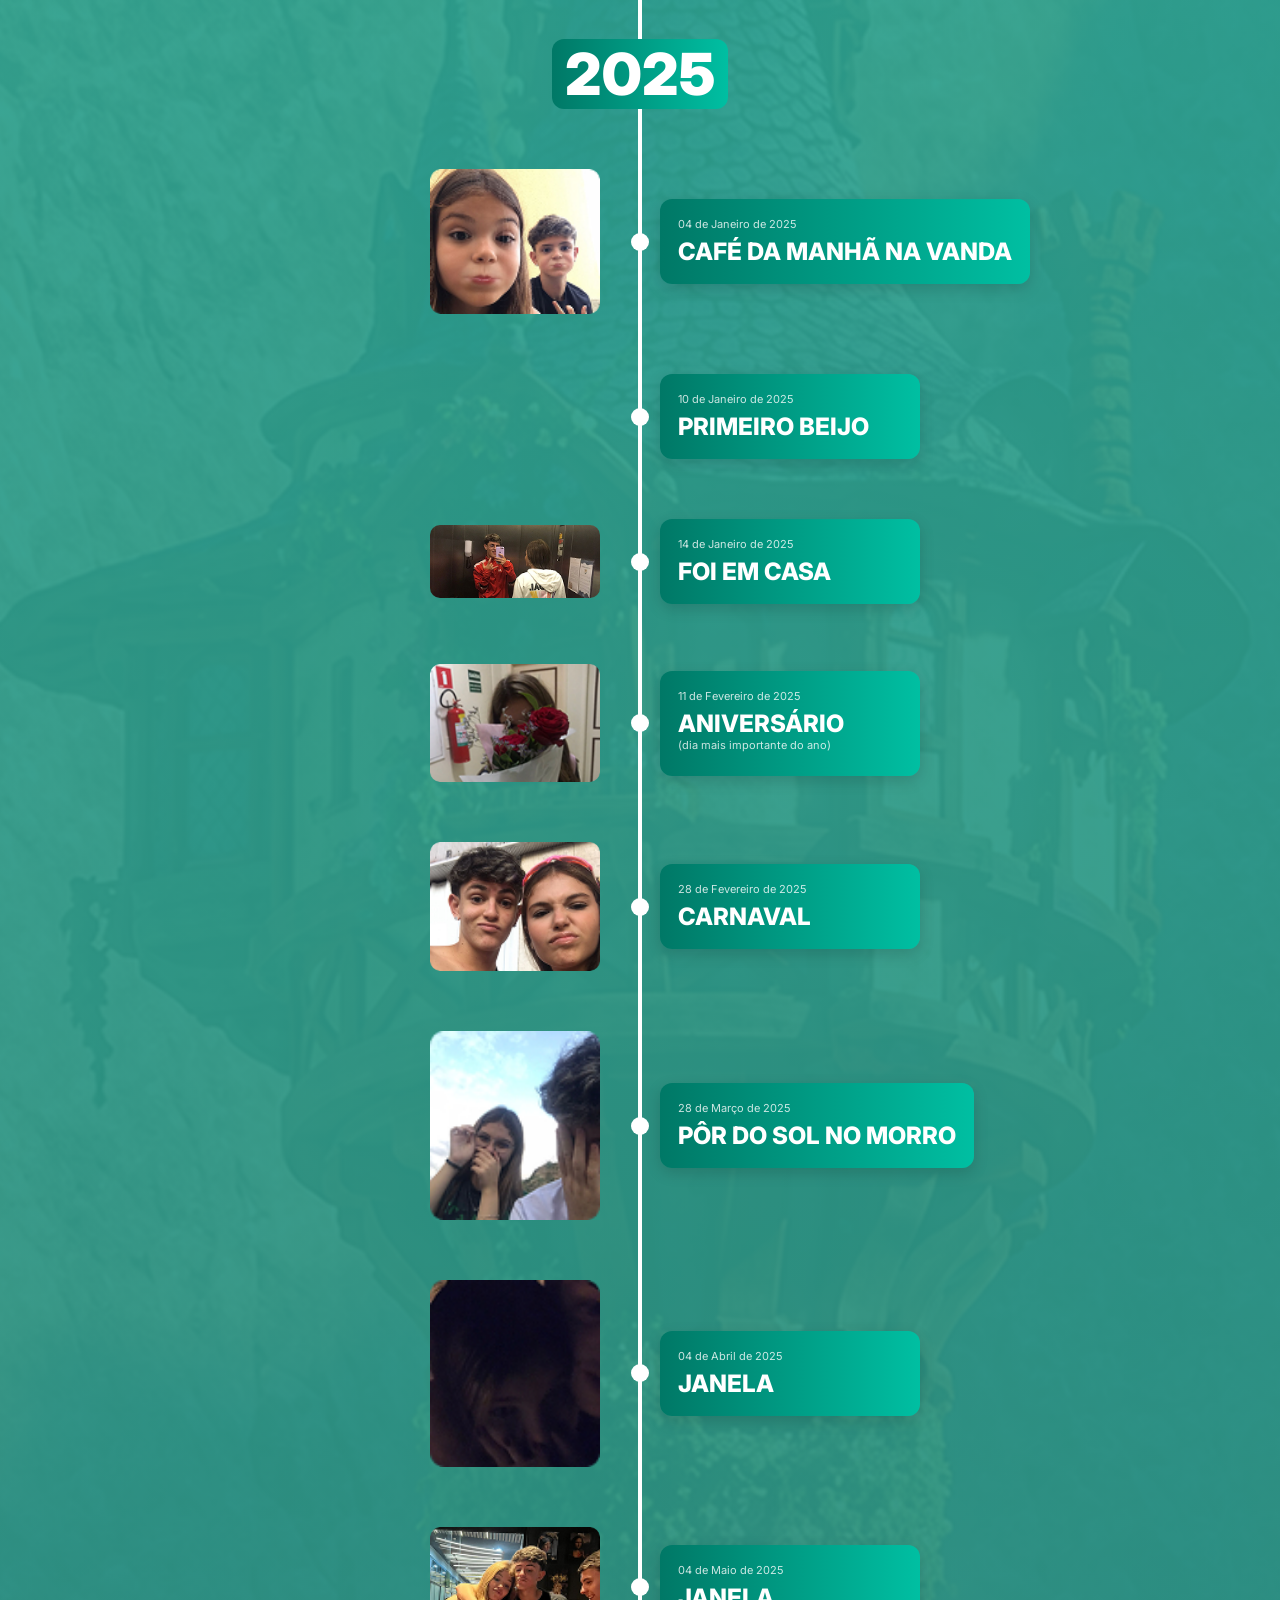
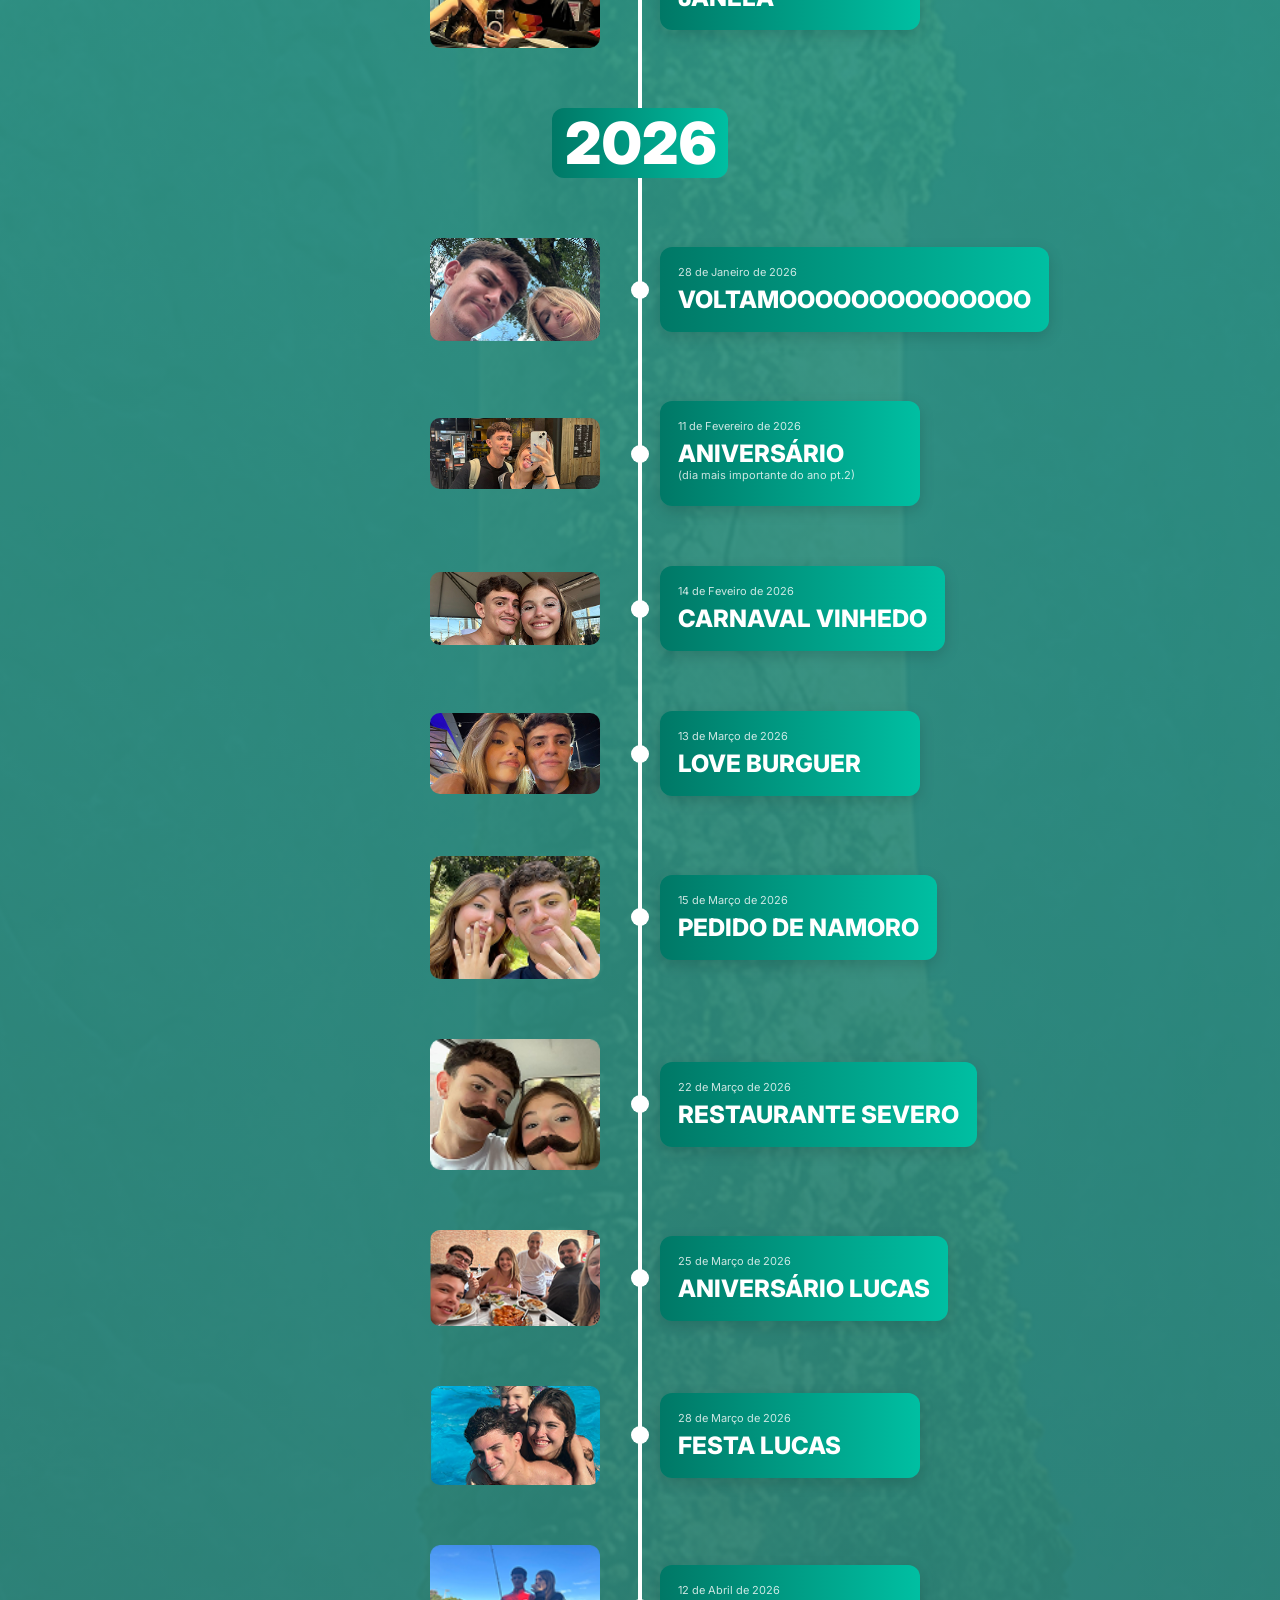
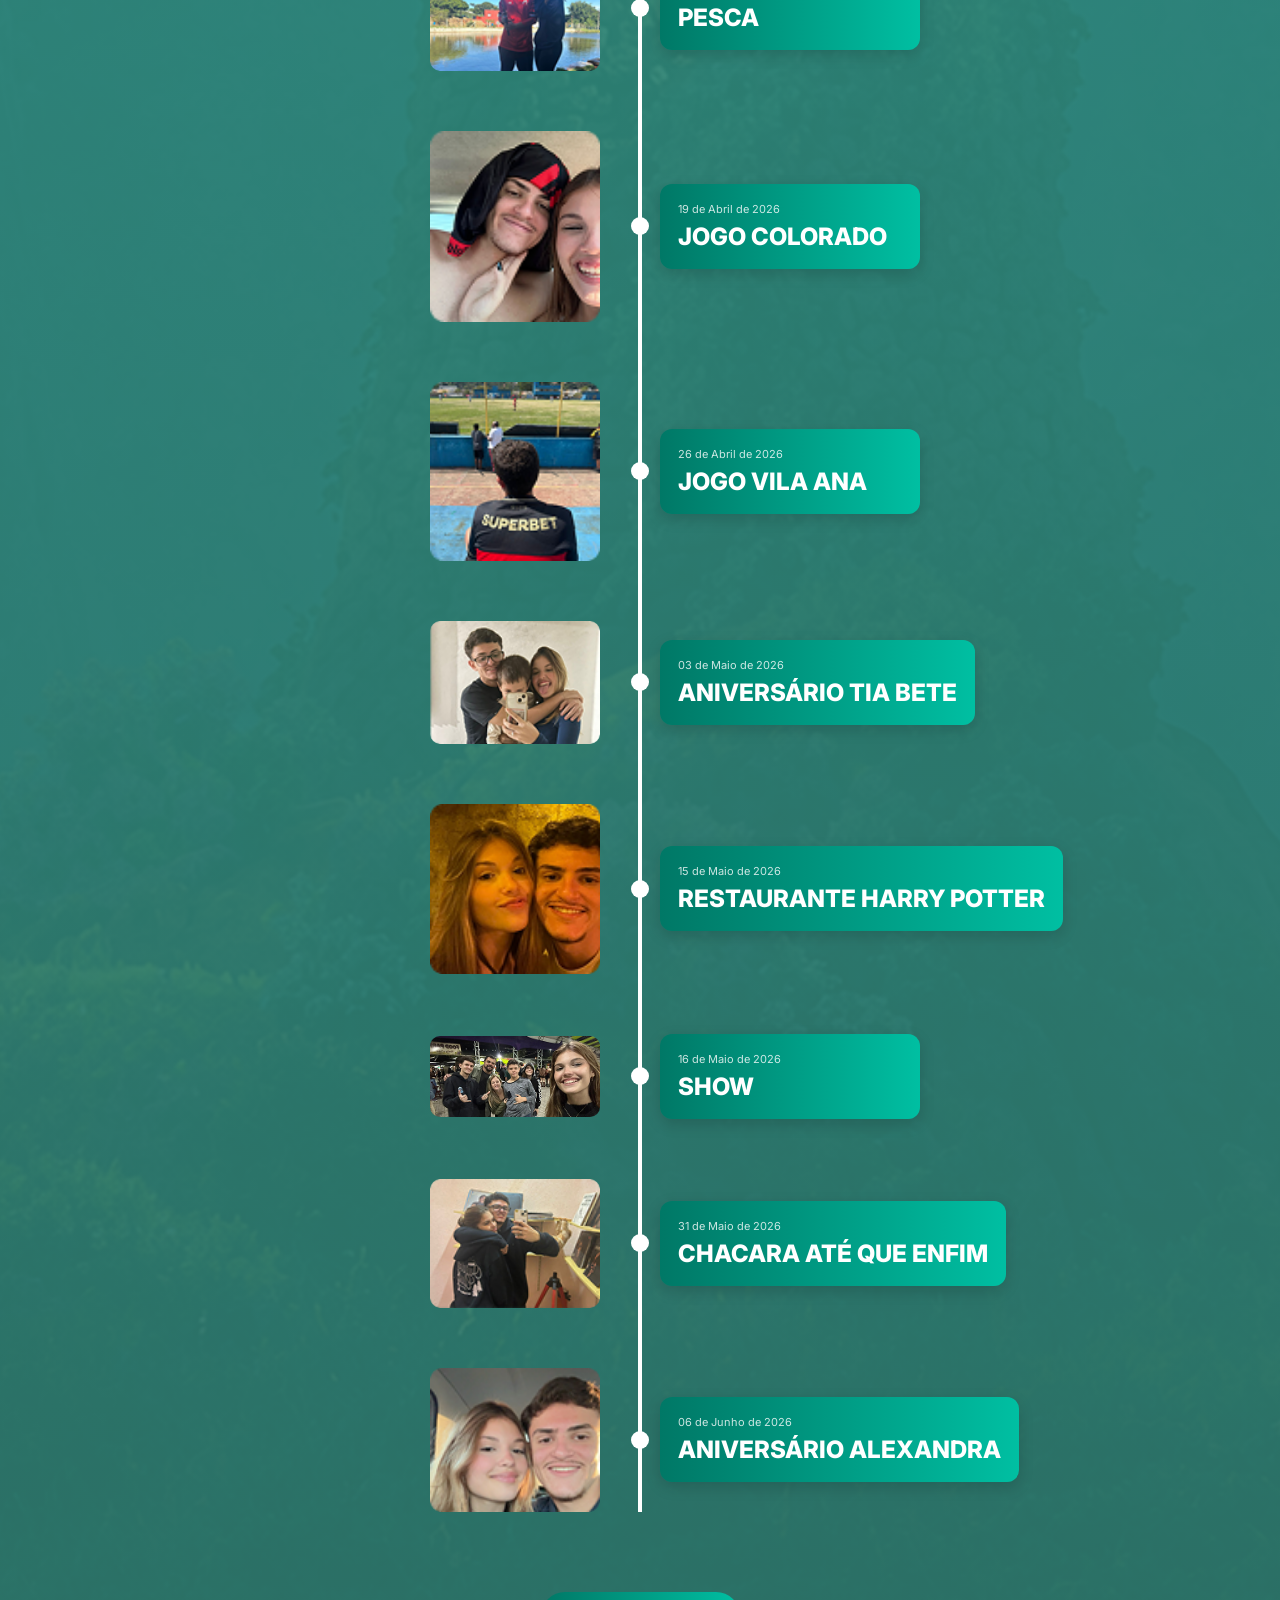
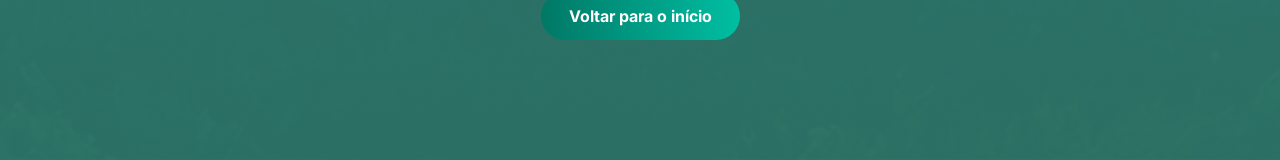
==== commit bea37e7d: "FINALIZADO PRO DIA 12" ====
--- a/inicio.html
+++ b/inicio.html
@@ -118,7 +118,9 @@
 
         <h3>NOSSA LINHA DO TEMPO</h3>
 
-        <div class="year">2024</div>
+        <div class="year-divider">
+            <span>2024</span>
+        </div>
 
         <div class="timeline">
 
@@ -606,12 +608,14 @@
 
             </div>
 
+            </div></div></div></div></div></div></div></div></div></div></div></div></div></div></div></div></div></div></div></div></div></div></div></div></div>
 
         <a href="inicio.html" class="btn-back">
             Voltar para o início
         </a>
 
     </section>
+    
 
     <script src="js/home.js"></script>
 </body>
--- a/css/home.css
+++ b/css/home.css
@@ -461,7 +461,11 @@
 
     border-radius:12px;
 
-    background:#016F5E;
+    background:linear-gradient(
+        90deg,
+        #007866,
+        #00BFA2
+    );
 
     box-shadow:
         0 5px 15px rgba(0,0,0,.15);
@@ -723,4 +727,33 @@
     display:block;
 
     filter:drop-shadow(0 10px 25px rgba(0,0,0,.25));
+}
+
+.year-divider{
+    position: relative;
+    z-index: 10;
+}
+
+.year-divider::before{
+    content: "";
+
+    position: absolute;
+
+    top: 50%;
+    left: 50%;
+
+    transform: translate(-50%, -50%);
+
+    width: 16%;
+    height: 100%;
+
+    border-radius: 12px;
+
+    background:linear-gradient(
+        90deg,
+        #007866,
+        #00BFA2
+    );
+
+    z-index: -1;
 }
